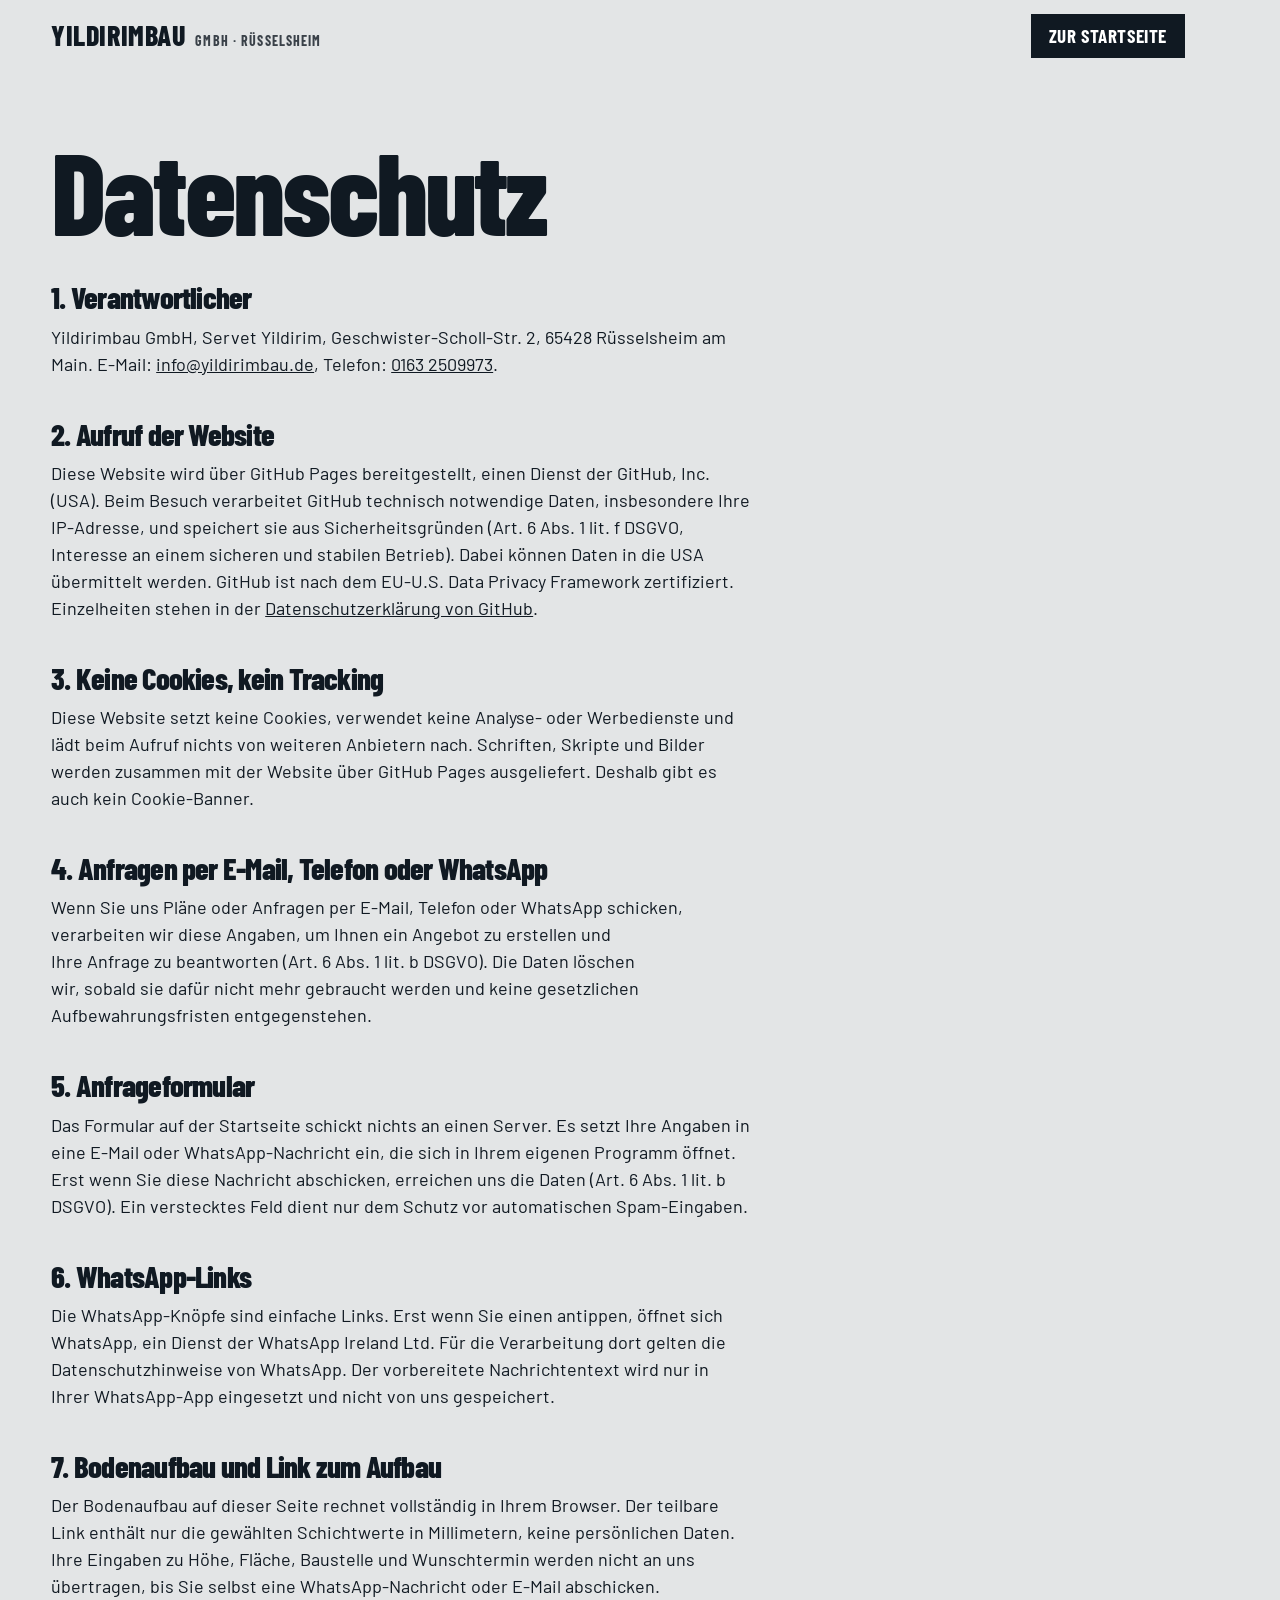
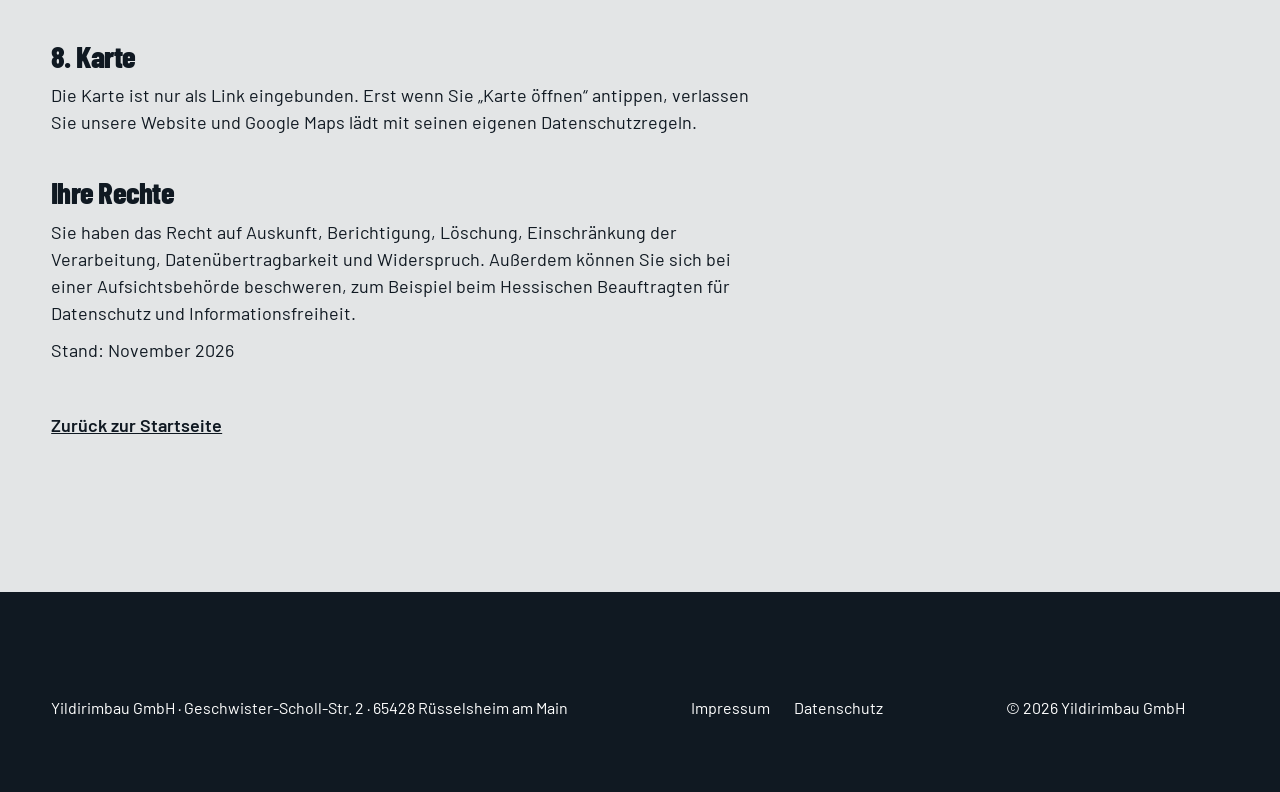
==== datenschutz.html @ 51aabd14 "Website Yildirimbau GmbH" ====
<!doctype html>
<html lang="de" class="no-js">
<head>
<meta charset="utf-8">
<meta name="viewport" content="width=device-width, initial-scale=1, viewport-fit=cover">
<title>Datenschutz · Yildirimbau GmbH</title>
<meta name="description" content="Datenschutzhinweise der Yildirimbau GmbH, Rüsselsheim am Main.">
<link rel="canonical" href="https://yildirimbau.de/datenschutz.html">
<meta name="robots" content="noindex, follow">
<meta name="theme-color" content="#E3E5E6">
<link rel="icon" href="/favicon.svg" type="image/svg+xml">
<link rel="icon" href="/favicon.png" type="image/png" sizes="48x48">
<link rel="apple-touch-icon" href="/apple-touch-icon.png">
  <script type="module" crossorigin src="/assets/sections-P2Xu9kJm.js"></script>
  <script type="module" crossorigin src="/assets/recht-NIl3ok5N.js"></script>
  <link rel="stylesheet" crossorigin href="/assets/style-DOrQRk91.css">
</head>
<body>
<header class="kopf fest" id="kopf">
  <a class="marke" href="/"><b>YILDIRIMBAU</b><small>GMBH · RÜSSELSHEIM</small></a>
  <nav class="nav" aria-label="Hauptnavigation" style="display:flex">
    <a href="/#kontakt" class="btn">Zur Startseite</a>
  </nav>
</header>
<main class="recht">
  <div class="wrap" style="padding-right:var(--rand)">
    <h1>Datenschutz</h1>
    <h2>1. Verantwortlicher</h2>
    <p>Yildirimbau GmbH, Servet Yildirim, Geschwister-Scholl-Str. 2, 65428 Rüsselsheim am Main. E-Mail: <a href="mailto:info@yildirimbau.de">info@yildirimbau.de</a>, Telefon: <a href="tel:+491632509973">0163 2509973</a>.</p>
    <h2>2. Aufruf der Website</h2>
    <p>Diese Website wird über GitHub Pages bereitgestellt, einen Dienst der GitHub, Inc. (USA). Beim Besuch verarbeitet GitHub technisch notwendige Daten, insbesondere Ihre IP-Adresse, und speichert sie aus Sicherheitsgründen (Art. 6 Abs. 1 lit. f DSGVO, Interesse an einem sicheren und stabilen Betrieb). Dabei können Daten in die USA übermittelt werden. GitHub ist nach dem EU-U.S. Data Privacy Framework zertifiziert. Einzelheiten stehen in der <a href="https://docs.github.com/de/site-policy/privacy-policies/github-general-privacy-statement" rel="noopener">Datenschutzerklärung von GitHub</a>.</p>
    <h2>3. Keine Cookies, kein Tracking</h2>
    <p>Diese Website setzt keine Cookies, verwendet keine Analyse- oder Werbedienste und lädt beim Aufruf nichts von weiteren Anbietern nach. Schriften, Skripte und Bilder werden zusammen mit der Website über GitHub Pages ausgeliefert. Deshalb gibt es auch kein Cookie-Banner.</p>
    <h2>4. Anfragen per E-Mail, Telefon oder WhatsApp</h2>
    <p>Wenn Sie uns Pläne oder Anfragen per E-Mail, Telefon oder WhatsApp schicken, verarbeiten wir diese Angaben, um Ihnen ein Angebot zu erstellen und Ihre Anfrage zu beantworten (Art. 6 Abs. 1 lit. b DSGVO). Die Daten löschen wir, sobald sie dafür nicht mehr gebraucht werden und keine gesetzlichen Aufbewahrungsfristen entgegenstehen.</p>
    <h2>5. Anfrageformular</h2>
    <p>Das Formular auf der Startseite schickt nichts an einen Server. Es setzt Ihre Angaben in eine E-Mail oder WhatsApp-Nachricht ein, die sich in Ihrem eigenen Programm öffnet. Erst wenn Sie diese Nachricht abschicken, erreichen uns die Daten (Art. 6 Abs. 1 lit. b DSGVO). Ein verstecktes Feld dient nur dem Schutz vor automatischen Spam-Eingaben.</p>
    <h2>6. WhatsApp-Links</h2>
    <p>Die WhatsApp-Knöpfe sind einfache Links. Erst wenn Sie einen antippen, öffnet sich WhatsApp, ein Dienst der WhatsApp Ireland Ltd. Für die Verarbeitung dort gelten die Datenschutzhinweise von WhatsApp. Der vorbereitete Nachrichtentext wird nur in Ihrer WhatsApp-App eingesetzt und nicht von uns gespeichert.</p>
    <h2>7. Bodenaufbau und Link zum Aufbau</h2>
    <p>Der Bodenaufbau auf dieser Seite rechnet vollständig in Ihrem Browser. Der teilbare Link enthält nur die gewählten Schichtwerte in Millimetern, keine persönlichen Daten. Ihre Eingaben zu Höhe, Fläche, Baustelle und Wunschtermin werden nicht an uns übertragen, bis Sie selbst eine WhatsApp-Nachricht oder E-Mail abschicken.</p>
    <h2>8. Karte</h2>
    <p>Die Karte ist nur als Link eingebunden. Erst wenn Sie „Karte öffnen“ antippen, verlassen Sie unsere Website und Google Maps lädt mit seinen eigenen Datenschutzregeln.</p>
    
    <h2>Ihre Rechte</h2>
    <p>Sie haben das Recht auf Auskunft, Berichtigung, Löschung, Einschränkung der Verarbeitung, Datenübertragbarkeit und Widerspruch. Außerdem können Sie sich bei einer Aufsichtsbehörde beschweren, zum Beispiel beim Hessischen Beauftragten für Datenschutz und Informationsfreiheit.</p>
    <p>Stand: November 2026</p>
    <a class="zurueck" href="/">Zurück zur Startseite</a>
  </div>
</main>
<footer class="fuss">
  <div class="wrap">
    <div class="zeile2">
      <span>Yildirimbau GmbH · Geschwister-Scholl-Str. 2 · 65428 Rüsselsheim am Main</span>
      <nav aria-label="Rechtliches"><a href="/impressum.html">Impressum</a><a href="/datenschutz.html">Datenschutz</a></nav>
      <span>© <span id="jahr">2026</span> Yildirimbau GmbH</span>
    </div>
  </div>
</footer>
</body>
</html>
---- assets/style-DOrQRk91.css ----
@font-face{font-family:Barlow Condensed;font-style:normal;font-weight:700;font-display:swap;src:url(/fonts/barlow-condensed-700.woff2)format("woff2")}@font-face{font-family:Barlow Condensed;font-style:normal;font-weight:800;font-display:swap;src:url(/fonts/barlow-condensed-800.woff2)format("woff2")}@font-face{font-family:Barlow;font-style:normal;font-weight:400;font-display:swap;src:url(/fonts/barlow-400.woff2)format("woff2")}@font-face{font-family:Barlow;font-style:normal;font-weight:500;font-display:swap;src:url(/fonts/barlow-500.woff2)format("woff2")}@font-face{font-family:Barlow;font-style:normal;font-weight:600;font-display:swap;src:url(/fonts/barlow-600.woff2)format("woff2")}@font-face{font-family:DM Mono;font-style:normal;font-weight:400;font-display:swap;src:url(/fonts/dm-mono-400.woff2)format("woff2")}@font-face{font-family:DM Mono;font-style:normal;font-weight:500;font-display:swap;src:url(/fonts/dm-mono-500.woff2)format("woff2")}:root{--beton:#e3e5e6;--flaeche:#f3f4f4;--koernung:#cdd1d4;--tinte:#101922;--stahl:#2e4a66;--stahl-dunkel:#22384d;--laser:#e5392b;--nass:#5a6168;--nass-dunkel:#3e444a;--display:"Barlow Condensed","Arial Narrow",Arial,sans-serif;--text:"Barlow","Segoe UI",Roboto,Helvetica,Arial,sans-serif;--mono:"DM Mono",Consolas,"Courier New",monospace;--t-display:clamp(60px,13.5vw,200px);--t-h2:clamp(48px,8vw,124px);--t-lead:clamp(19px,1.1vw + 13px,27px);--t-body:18px;--t-mono:14px;--rand:clamp(16px,4vw,56px);--messer:44px;--laser-y:70%;--abstand:clamp(88px,12vw,200px);--ease-ui:cubic-bezier(.23,1,.32,1);--ease-move:cubic-bezier(.77,0,.175,1)}@media (max-width:767px){:root{--t-body:17px;--messer:26px}}*,:before,:after{box-sizing:border-box}html{-webkit-text-size-adjust:100%;scroll-behavior:auto;background:var(--tinte)}html.lenis,html.lenis body{height:auto}.lenis.lenis-smooth{scroll-behavior:auto!important}.lenis.lenis-stopped{overflow:hidden}body{font-family:var(--text);font-size:var(--t-body);color:var(--tinte);background:var(--beton);-webkit-font-smoothing:antialiased;margin:0;line-height:1.5;overflow-x:clip}::selection{background:var(--stahl);color:#fff}img,svg,canvas,video{max-width:100%;display:block}a{color:inherit}button,input,select{font:inherit;color:inherit}h1,h2,h3,h4,p,ul,ol,figure,blockquote,fieldset{margin:0;padding:0}ul,ol{list-style:none}fieldset{border:0;min-width:0}legend{padding:0}:focus{outline:none}:focus-visible{outline:3px solid var(--laser);outline-offset:3px}.vis-hidden{clip:rect(0 0 0 0);white-space:nowrap;width:1px;height:1px;overflow:hidden;position:absolute!important}h1,h2{font-family:var(--display);letter-spacing:-.025em;text-wrap:balance;font-weight:800;line-height:.88}h1{font-size:var(--t-display)}h2{font-size:var(--t-h2)}h3{font-family:var(--display);letter-spacing:-.01em;font-size:clamp(28px,2.4vw,38px);font-weight:700;line-height:.95}.lead{font-size:var(--t-lead);text-wrap:pretty;max-width:34em;font-weight:500;line-height:1.35}p{text-wrap:pretty;max-width:62ch}.mass{font-family:var(--mono);font-variant-numeric:tabular-nums}.band{padding:var(--abstand) 0}.wrap{width:100%;padding-left:var(--rand);padding-right:calc(var(--rand) + var(--messer))}.btn{background:var(--stahl);color:#fff;min-height:56px;font-family:var(--display);letter-spacing:.01em;text-transform:uppercase;cursor:pointer;transition:transform .12s var(--ease-ui),background-color .2s ease,color .2s ease;border:0;justify-content:center;align-items:center;gap:10px;padding:0 28px;font-size:22px;font-weight:700;text-decoration:none;display:inline-flex}.btn:hover{background:var(--stahl-dunkel)}.btn:active{transform:scale(.97)}.btn.hell{background:var(--flaeche);color:var(--tinte)}.btn.hell:hover{background:#fff}.btn.linie{color:currentColor;background:0 0;box-shadow:inset 0 0 0 2px}.btn.linie:hover{background:#ffffff14}.btn.gross{min-height:88px;padding:0 40px;font-size:clamp(28px,3vw,44px)}.btn[aria-disabled=true]{opacity:.5;cursor:not-allowed}.kopf{z-index:40;height:72px;padding-left:var(--rand);padding-right:calc(var(--rand) + var(--messer));color:#fff;justify-content:space-between;align-items:center;transition:background-color .25s,color .25s;display:flex;position:fixed;top:0;bottom:auto;left:0;right:0}.kopf.fest{background:var(--beton);color:var(--tinte)}.marke{align-items:baseline;gap:10px;text-decoration:none;display:flex}.marke b{font-family:var(--display);letter-spacing:.02em;font-size:28px;font-weight:800;line-height:1}.marke small{font-family:var(--display);letter-spacing:.08em;opacity:.8;font-size:14px;font-weight:700}.nav{align-items:center;gap:28px;display:flex}.nav a{font-family:var(--display);text-transform:uppercase;letter-spacing:.03em;opacity:.92;font-size:20px;font-weight:700;text-decoration:none}.nav a:hover{opacity:1;text-underline-offset:6px;text-decoration:underline;text-decoration-thickness:2px}.nav .btn{opacity:1;min-height:44px;padding:0 18px;font-size:19px}.kopf.fest .nav .btn{background:var(--tinte);color:#fff}.kopf:not(.fest) .nav .btn{background:var(--flaeche);color:var(--tinte)}.burger{cursor:pointer;background:0 0;border:0;width:48px;height:48px;padding:0;display:none;position:relative}.burger span{height:3px;transition:transform .2s var(--ease-ui);background:currentColor;position:absolute;left:12px;right:12px}.burger span:first-child{top:17px}.burger span:last-child{bottom:17px}.menue-offen .burger span:first-child{transform:translateY(5.5px)rotate(45deg)}.menue-offen .burger span:last-child{transform:translateY(-5.5px)rotate(-45deg)}.menue{z-index:35;background:var(--tinte);color:#fff;padding:110px var(--rand) 40px;transition:transform .3s var(--ease-move);flex-direction:column;gap:6px;display:flex;position:fixed;top:0;bottom:0;left:0;right:0;transform:translateY(-100%)}.menue-offen .menue{transform:none}.menue a{font-family:var(--display);text-transform:uppercase;font-size:clamp(40px,10vw,64px);font-weight:800;line-height:1;text-decoration:none}.menue .adresse{opacity:.75;margin-top:auto;font-size:16px}.menue-offen .kopf{background:var(--tinte);color:#fff}.menue-offen .kopf .nav .btn{background:var(--flaeche);color:var(--tinte)}@media (max-width:1023px){.nav{display:none}.burger{display:block}}.messer{z-index:30;width:var(--messer);background:var(--tinte);color:#fff;pointer-events:none;font-family:var(--mono);position:fixed;top:0;bottom:0;right:0}.messer-clip{position:absolute;top:0;bottom:0;left:0;right:0;overflow:hidden}.messer-band{left:0;right:0;top:var(--laser-y);will-change:transform;position:absolute}.messer-band i{background:#ffffff8c;height:1px;position:absolute;left:0}.messer-band i.k{width:8px}.messer-band i.m{width:14px}.messer-band i.g{background:#fff;width:22px}.messer-band b{color:#fff;text-align:right;width:100%;padding-left:4px;padding-right:4px;font-size:11px;font-weight:400;line-height:1;position:absolute;left:0;transform:translateY(-50%)}.messer-zeiger{left:0;right:0;top:var(--laser-y);background:var(--laser);height:2px;position:absolute}.messer-zeiger span i{margin-left:4px;font-style:normal}.messer-zeiger span{background:var(--tinte);color:#fff;box-shadow:inset 0 -2px 0 var(--laser);white-space:nowrap;padding:5px 7px;font-size:12px;font-weight:500;line-height:1;position:absolute;top:50%;right:100%;transform:translateY(-50%)}.messer-ok{text-align:center;opacity:.7;writing-mode:vertical-rl;height:auto;font-size:10px;line-height:1.2;position:absolute;top:12px;left:0;right:0;transform:rotate(180deg)}@media (max-width:767px){.messer-band i.k{width:5px}.messer-band i.m{width:9px}.messer-band i.g{width:14px}.messer-band b{font-size:9px}.messer-zeiger span{padding:3px;font-size:9px;top:auto;bottom:3px;right:0;transform:none}.messer-zeiger span i{display:none}}.laser{left:0;right:0;top:var(--laser-y);background:var(--laser);pointer-events:none;z-index:3;height:2px;position:absolute}.scene{height:calc(var(--hold,1) * 100vh);height:calc(var(--hold,1) * 100svh);position:relative}.scene .stage{height:100vh;height:100svh;position:sticky;top:0;overflow:hidden}.no-js .scene{height:auto}.no-js .scene .stage{height:auto;min-height:0;position:relative}.no-js .hero .stage,.reduziert .hero .stage{min-height:100vh;min-height:100svh}.reduziert .scene{height:auto}.reduziert .scene .stage{height:auto;min-height:0;position:relative}.js .auftritt{opacity:0;transform:translateY(24px)}.js .auftritt.da{opacity:1;transition:opacity .7s var(--ease-ui),transform .7s var(--ease-ui);transform:none}.js .auftritt.da:nth-child(2){transition-delay:80ms}.js .auftritt.da:nth-child(3){transition-delay:.16s}.js .auftritt.da:nth-child(4){transition-delay:.24s}.js .zeile{overflow:hidden}.js .zeile>span{display:block;transform:translateY(110%)}.js .da .zeile>span{transition:transform .9s var(--ease-ui);transform:none}.js .da .zeile:nth-child(2)>span{transition-delay:90ms}.js .da .zeile:nth-child(3)>span{transition-delay:.18s}.reduziert .auftritt,.reduziert .zeile>span{opacity:1!important;transition:none!important;transform:none!important}.fuss{background:var(--tinte);color:#fff;padding:72px 0 120px}.fuss .name{font-family:var(--display);letter-spacing:-.02em;text-transform:uppercase;word-break:break-word;font-size:clamp(56px,13vw,220px);font-weight:800;line-height:.85}.fuss .zeile2{flex-wrap:wrap;justify-content:space-between;gap:16px 40px;margin-top:32px;font-size:16px;display:flex}.fuss nav{gap:24px;display:flex}.fuss a{text-decoration:none}.fuss a:hover{text-underline-offset:4px;text-decoration:underline}@media (min-width:1024px){.fuss{padding-bottom:72px}}.dock{left:0;right:var(--messer);z-index:38;background:var(--tinte);color:#fff;padding-bottom:env(safe-area-inset-bottom);grid-template-columns:1fr 1fr 1.3fr;display:grid;position:fixed;bottom:0}.dock a{min-height:60px;font-family:var(--display);text-transform:uppercase;letter-spacing:.02em;justify-content:center;align-items:center;gap:8px;font-size:19px;font-weight:700;text-decoration:none;display:flex}.dock a svg{width:22px;height:22px}.dock a.heiss{background:var(--laser)}.dock a:active{transform:scale(.97)}@media (min-width:1024px){.dock{display:none}}.hinweis{max-width:46ch;font-size:16px;line-height:1.45}@media (prefers-reduced-motion:reduce){*,:before,:after{transition-duration:.001ms!important;animation-duration:.001ms!important;animation-iteration-count:1!important}}:root{--m-estrich:url("data:image/svg+xml,%3Csvg xmlns='http://www.w3.org/2000/svg' width='160' height='160'%3E%3Cfilter id='n'%3E%3CfeTurbulence type='fractalNoise' baseFrequency='.9' numOctaves='3' stitchTiles='stitch'/%3E%3CfeColorMatrix values='0 0 0 0 .1 0 0 0 0 .1 0 0 0 0 .12 0 0 0 .16 0'/%3E%3C/filter%3E%3Crect width='160' height='160' filter='url(%23n)'/%3E%3C/svg%3E");--m-eps:url("data:image/svg+xml,%3Csvg xmlns='http://www.w3.org/2000/svg' width='44' height='44'%3E%3Cg fill='none' stroke='%23101922' stroke-opacity='.11' stroke-width='1.2'%3E%3Ccircle cx='11' cy='11' r='8'/%3E%3Ccircle cx='33' cy='11' r='7'/%3E%3Ccircle cx='22' cy='30' r='8.5'/%3E%3Ccircle cx='0' cy='33' r='6'/%3E%3Ccircle cx='44' cy='33' r='6'/%3E%3C/g%3E%3C/svg%3E");--m-beton:url("data:image/svg+xml,%3Csvg xmlns='http://www.w3.org/2000/svg' width='220' height='220'%3E%3Cfilter id='n'%3E%3CfeTurbulence type='fractalNoise' baseFrequency='.35' numOctaves='4' stitchTiles='stitch'/%3E%3CfeColorMatrix values='0 0 0 0 .06 0 0 0 0 .08 0 0 0 0 .1 0 0 0 .22 0'/%3E%3C/filter%3E%3Crect width='220' height='220' filter='url(%23n)'/%3E%3C/svg%3E");--m-schraffur:url("data:image/svg+xml,%3Csvg xmlns='http://www.w3.org/2000/svg' width='14' height='14'%3E%3Cpath d='M-2 16L16-2M-2 2L2-2M12 16l4-4' stroke='%23101922' stroke-opacity='.45' stroke-width='1.3'/%3E%3C/svg%3E")}.skip{left:var(--rand);z-index:50;background:var(--tinte);color:#fff;padding:12px 16px;font-weight:600;text-decoration:none;position:absolute;top:-60px}.skip:focus-visible{top:12px}.hero{--hold:1}.hero .stage{background:var(--nass-dunkel);color:var(--flaeche)}.hero-canvas{width:100%;height:100%;position:absolute;top:0;bottom:0;left:0;right:0}.hero-still{background:var(--nass);background-image:var(--m-beton),var(--m-estrich);display:none;position:absolute;top:0;bottom:0;left:0;right:0}.no-js .hero-still,.reduziert .hero-still,.hero.ohne-webgl .hero-still{display:block}.no-js .hero-canvas,.reduziert .hero-canvas{display:none}.hero-text{z-index:4;pointer-events:none;padding-top:clamp(96px,14vh,150px);position:absolute;top:0;left:0;right:0}.hero-text .btn,.hero-text a{pointer-events:auto}.hero h1{text-transform:none;max-width:9em}.hero .lead{max-width:30em;margin-top:clamp(20px,3vh,36px)}.hero .cta{flex-wrap:wrap;gap:12px;margin-top:clamp(20px,3vh,32px);display:flex}.hero-tipp{left:var(--rand);z-index:4;font-family:var(--mono);font-size:var(--t-mono);opacity:.85;pointer-events:none;margin:0;transition:opacity .4s;position:absolute;bottom:clamp(20px,4vh,40px)}.hero-tipp.weg{opacity:0}.no-js .hero-tipp,.reduziert .hero-tipp,.no-js #heroAbziehen,.reduziert #heroAbziehen{display:none}.latte{z-index:2;width:var(--latte-l,46vw);height:26px;margin:-13px 0 0 calc(var(--latte-l,46vw) / -2);transform:translate(var(--x,50vw),var(--y,80vh)) rotate(var(--rot,0deg));opacity:0;pointer-events:none;will-change:transform;position:absolute;top:0;left:0}.latte.da{opacity:1}.latte i{background:linear-gradient(#f2f3f3 0%,#c9cdd0 35%,#9aa0a5 36%,#dfe2e4 70%,#aeb3b7 100%);position:absolute;top:0;bottom:0;left:0;right:0;box-shadow:0 10px 18px #00000059}.latte i:before{content:"";background:#10192259;height:2px;position:absolute;top:9px;left:0;right:0}.latte i:after{content:"";background:#10192240;height:3px;position:absolute;bottom:3px;left:12px;right:12px}.hero.ohne-webgl .latte,.hero.ohne-webgl .hero-canvas{display:none}.leistungen{background:var(--beton);background-image:var(--m-estrich)}.leistungen .kopfzeile{grid-template-columns:1fr;align-items:end;gap:24px;margin-bottom:clamp(40px,6vw,88px);display:grid}@media (min-width:1024px){.leistungen .kopfzeile{grid-template-columns:1.1fr .9fr;gap:64px}}.schnitt{grid-template-columns:clamp(40px,6vw,88px) minmax(0,1fr) clamp(70px,9vw,140px);align-items:stretch;margin-top:48px;display:grid}.schnitt .wand{background:var(--koernung);background-image:var(--m-schraffur);position:relative}.schnitt .wand .rand{background:var(--stahl);width:10px;position:absolute;top:-12px;bottom:0;right:0}.schnitt .wand .rand-name{white-space:nowrap;font-family:var(--display);text-transform:uppercase;letter-spacing:.04em;color:var(--stahl);margin-bottom:22px;font-size:clamp(15px,1.3vw,20px);font-weight:700;position:absolute;bottom:100%;left:0}.schnitt .wand .rand-name:after{content:"";background:var(--stahl);width:2px;height:22px;position:absolute;top:100%;left:auto;right:-6px}@media (max-width:899px){.schnitt .wand .rand-name{letter-spacing:.02em;font-size:14px}}.lagen{flex-direction:column;display:flex}.lage{grid-template-columns:minmax(0,1fr);align-content:center;gap:10px 48px;padding:clamp(22px,3vw,44px) clamp(18px,3vw,48px);display:grid;position:relative}@media (min-width:900px){.lage{grid-template-columns:minmax(0,.9fr) minmax(0,1.1fr)}}.lage h3{align-self:start}.lage p{font-size:var(--t-body);max-width:52ch}.lage.estrich{background:var(--flaeche);background-image:var(--m-estrich);min-height:clamp(160px,22vw,300px)}.lage.tacker{background:#dadde0;min-height:clamp(120px,14vw,190px);overflow:visible}.lage.tacker:before{content:"";pointer-events:none;background:radial-gradient(circle at 18px 26px,var(--laser) 0 7px,transparent 8px), radial-gradient(circle at 18px 26px,transparent 0 10px,#9aa0a5 11px,transparent 12px);background-repeat:repeat-x;background-size:120px 26px;height:26px;position:absolute;bottom:0;left:0;right:0}.lage.daemmung{background:var(--flaeche);background-image:var(--m-eps);min-height:clamp(130px,16vw,220px)}.lage.rohdecke{background:#9aa1a7;background-image:var(--m-beton);color:#fff;min-height:clamp(90px,10vw,130px)}.lage.rohdecke p{color:#fff}.lage .masz{white-space:nowrap;font-family:var(--mono);color:var(--tinte);align-items:center;gap:8px;margin-left:clamp(22px,2.6vw,40px);font-size:clamp(13px,1.2vw,18px);font-weight:500;display:flex;position:absolute;top:50%;left:100%;transform:translateY(-50%)}.lage .masz:before{content:"";background:var(--tinte);width:10px;height:2px}.lage.estrich:after,.lage.tacker:after,.lage.daemmung:after{content:"";background:var(--tinte);transform-origin:top;width:2px;margin-left:clamp(12px,1.4vw,22px);position:absolute;top:0;bottom:0;left:100%;transform:scaleY(0)}.da.schnitt .lage:after,.no-js .lage:after,.reduziert .lage:after{transition:transform 1s var(--ease-move);transform:none}.da.schnitt .lage.tacker:after{transition-delay:.3s}.da.schnitt .lage.daemmung:after{transition-delay:.5s}.lage.estrich .masz:after,.lage.daemmung .masz.summe:after{content:none}.lage .masz.summe{font-size:clamp(14px,1.4vw,21px);top:100%;transform:translateY(8px)}.lage .masz.summe:before{content:"";background:var(--tinte);width:16px;height:2px}@media (max-width:899px){.lage .masz{margin-left:16px;font-size:12px}.lage .masz.summe{font-size:13px}.lage.estrich:after,.lage.tacker:after,.lage.daemmung:after{margin-left:8px}}.kette{position:relative}.aufmass-hinweis{grid-template-columns:1fr;align-items:end;gap:16px 48px;margin-top:clamp(72px,8vw,120px);display:grid}@media (min-width:900px){.aufmass-hinweis{grid-template-columns:1fr 1fr}}.aufmass-hinweis h3{font-size:clamp(34px,4vw,64px)}.aufmass-hinweis p{font-size:var(--t-lead);font-weight:500;line-height:1.35}.weitere{margin-top:clamp(48px,6vw,96px)}.weitere h3{margin-bottom:16px}.weitere ul{font-size:var(--t-lead);flex-wrap:wrap;gap:8px 28px;font-weight:500;display:flex}.waerme{background:var(--stahl);color:#fff}.waerme-grid{grid-template-columns:1fr;gap:40px;display:grid}@media (min-width:1024px){.waerme-grid{grid-template-columns:minmax(0,.8fr) minmax(0,1.2fr);align-items:start;gap:64px}}.waerme-text .lead{margin-top:28px}.waerme-text p+p{margin-top:16px}.waerme-bild{aspect-ratio:4/3;background:var(--koernung);touch-action:pan-y;position:relative;overflow:hidden}@media (min-width:1024px){.waerme-bild{aspect-ratio:16/11}}.waerme-bild canvas{cursor:none;width:100%;height:100%;position:absolute;top:0;bottom:0;left:0;right:0}.waerme-still{width:100%;height:100%;display:none;position:absolute;top:0;bottom:0;left:0;right:0}.no-js .waerme-still,.reduziert .waerme-still{display:block}.no-js .waerme-bild canvas,.reduziert .waerme-bild canvas,.no-js .schalter,.reduziert .schalter{display:none}.schalter{cursor:pointer;font-family:var(--display);text-transform:uppercase;letter-spacing:.02em;-webkit-user-select:none;user-select:none;align-items:center;gap:14px;margin-top:32px;font-size:24px;font-weight:700;display:inline-flex}.schalter input{opacity:0;width:1px;height:1px;position:absolute}.schalter .knopf{background:#ffffff38;flex:none;width:64px;height:34px;transition:background-color .2s;position:relative}.schalter .knopf:after{content:"";width:26px;height:26px;transition:transform .2s var(--ease-ui);background:#fff;position:absolute;top:4px;left:4px}.schalter input:checked+.knopf{background:var(--laser)}.schalter input:checked+.knopf:after{transform:translate(30px)}.schalter input:focus-visible+.knopf{outline-offset:3px;outline:3px solid #fff}.waerme-legende{font-family:var(--mono);font-size:var(--t-mono);opacity:.9;align-items:center;gap:12px;margin-top:18px;display:flex}.waerme-legende i{background:linear-gradient(90deg,var(--stahl),var(--laser));width:120px;height:10px}.aufbau{background:var(--flaeche);background-image:var(--m-eps)}.aufbau h2{margin-bottom:clamp(32px,4vw,56px)}.k-grid{grid-template-columns:1fr;gap:32px;display:grid}@media (min-width:1024px){.k-grid{grid-template-columns:minmax(0,1.15fr) minmax(0,.85fr);align-items:start;gap:56px}}.k-view{background:var(--beton);aspect-ratio:4/3;touch-action:pan-y;position:relative;overflow:hidden}@media (min-width:1024px){.k-view{aspect-ratio:5/4;position:sticky;top:88px}}.k-view canvas{cursor:grab;width:100%;height:100%;display:none;position:absolute;top:0;bottom:0;left:0;right:0}.k-view.dreid canvas{display:block}.k-view canvas:active{cursor:grabbing}.k-labels{pointer-events:none;display:none;position:absolute;top:0;bottom:0;left:0;right:0}.k-view.dreid .k-labels{display:block}.k-label{background:var(--tinte);color:#fff;font-family:var(--mono);white-space:nowrap;will-change:transform;padding:6px 8px;font-size:13px;line-height:1.2;position:absolute;top:0;left:0;transform:translate(-100%,-50%)}.k-label b{font-family:var(--text);font-size:13px;font-weight:600;display:block}.k-leaders{pointer-events:none;width:100%;height:100%;position:absolute;top:0;bottom:0;left:0;right:0;overflow:visible}.k-leaders line{stroke:var(--tinte);stroke-width:1.5px}.k-leaders circle{fill:var(--tinte)}@media (max-width:767px){.k-label{padding:4px 6px;font-size:11px}.k-label b{font-size:11px}}.k-svg{width:100%;height:100%;position:absolute;top:0;bottom:0;left:0;right:0}.k-view.dreid .k-svg{display:none}.k-svg text{font-family:var(--mono);fill:var(--tinte);font-size:15px}.k-svg .name{font-family:var(--text);font-size:15px;font-weight:600}.k-svg .mass{font-size:15px;font-weight:500}.k-stand{font-family:var(--mono);color:var(--tinte);opacity:.8;margin:0;font-size:12px;position:absolute;bottom:12px;left:14px}.k-form{flex-direction:column;gap:24px;display:flex}.k-feld legend{font-family:var(--display);text-transform:uppercase;letter-spacing:.02em;margin-bottom:10px;font-size:22px;font-weight:700}.seg{flex-wrap:wrap;gap:6px;display:flex}.seg button{cursor:pointer;background:var(--beton);min-height:52px;color:var(--tinte);transition:transform .12s var(--ease-ui),background-color .15s ease,color .15s ease;border:0;padding:0 18px;font-size:17px;font-weight:600}.seg button:hover{background:var(--koernung)}.seg button:active{transform:scale(.97)}.seg button[aria-checked=true]{background:var(--tinte);color:#fff}.seg button[aria-disabled=true]{opacity:.38;cursor:not-allowed}.seg button small{font-size:12px;font-weight:400;line-height:1.1;display:block}.k-vor{flex-wrap:wrap;align-items:center;gap:6px;display:flex}.k-vor span{width:100%;font-family:var(--display);text-transform:uppercase;letter-spacing:.02em;margin-bottom:4px;font-size:22px;font-weight:700}.k-vor button{min-height:44px;box-shadow:inset 0 0 0 2px var(--tinte);cursor:pointer;transition:transform .12s var(--ease-ui),background-color .15s ease,color .15s ease;background:0 0;border:0;padding:0 14px;font-size:15px;font-weight:600}.k-vor button:hover,.k-vor button[aria-pressed=true]{background:var(--tinte);color:#fff}.k-vor button:active{transform:scale(.97)}.k-gesamt{flex-wrap:wrap;align-items:baseline;gap:16px;margin-top:8px;display:flex}.k-gesamt .mass{letter-spacing:-.03em;font-size:clamp(72px,9vw,132px);font-weight:500;line-height:.9}.k-gesamt span:last-child{font-family:var(--display);text-transform:uppercase;letter-spacing:.02em;max-width:9em;font-size:22px;font-weight:700;line-height:1}.k-hinweis{min-height:1.5em;color:var(--stahl);max-width:40ch;font-weight:600}.k-hinweis:empty{display:none}.k-richtwert{max-width:46ch;font-size:16px}.k-check{background:var(--beton);padding:20px}.k-check h3{margin-bottom:12px;font-size:24px}.k-check .felder{grid-template-columns:1fr 1fr;gap:10px;display:grid}.k-check label{flex-direction:column;gap:6px;font-size:15px;font-weight:500;display:flex}.k-check input{min-height:48px;font-family:var(--mono);background:#fff;border:0;width:100%;padding:0 12px;font-size:18px}.k-check input:focus-visible{outline:3px solid var(--laser);outline-offset:0}.k-check output{font-family:var(--display);min-height:1em;margin-top:12px;font-size:clamp(30px,3vw,44px);font-weight:800;line-height:1;display:block}.k-check output.fehlt{color:var(--laser)}.k-aktion{flex-wrap:wrap;gap:8px;display:flex}.k-aktion .btn{min-height:52px;padding:0 20px;font-size:19px}.k-aktion .btn.linie{color:var(--tinte)}.k-aktion .btn.linie:hover{background:#1019220f}.k-aktion .btn.linie[aria-pressed=true]{background:var(--tinte);color:#fff}.k-anfrage{background:var(--tinte);color:#fff;flex-direction:column;gap:14px;padding:24px;display:flex}.k-anfrage[hidden]{display:none}.k-anfrage h3{font-size:28px}.k-anfrage .felder{grid-template-columns:1fr;gap:10px;display:grid}@media (min-width:600px){.k-anfrage .felder{grid-template-columns:1fr 1fr 1fr}}.k-anfrage label{flex-direction:column;gap:6px;font-size:15px;font-weight:500;display:flex}.k-anfrage input{min-height:48px;color:var(--tinte);background:#fff;border:0;width:100%;padding:0 12px;font-size:17px}.k-anfrage .wege{flex-wrap:wrap;gap:8px;display:flex}.k-anfrage pre{font-family:var(--mono);white-space:pre-wrap;opacity:.85;max-width:60ch;margin:0;font-size:13px;line-height:1.4}.no-js .k-aktion,.no-js .k-vor,.no-js .k-check,.no-js .k-anfrage{display:none}.no-js .seg button{pointer-events:none}.k-kopie{font-family:var(--mono);min-height:1.2em;font-size:13px}.aufmass{--hold:2.6}.aufmass .stage{background:var(--tinte);color:#fff}.aufmass-grid{z-index:4;grid-template-columns:1fr;align-content:start;gap:20px 56px;height:100%;padding-top:clamp(88px,12vh,120px);display:grid;position:relative}@media (min-width:1024px){.aufmass-grid{grid-template-rows:auto 1fr;grid-template-columns:minmax(0,.9fr) minmax(0,1.1fr);align-items:start}}.scene h2{font-size:clamp(44px,6.6vw,104px)}.aufmass-text{grid-column:1}.aufmass-text .lead{margin-top:20px}.aufmass-text .beispiel{font-family:var(--mono);font-size:var(--t-mono);opacity:.85;margin-top:14px}.aufmass-summe{align-items:baseline;gap:12px;margin-top:clamp(12px,2vh,28px);display:flex}.aufmass-summe .mass{letter-spacing:-.03em;font-size:clamp(64px,9vw,132px);font-weight:500;line-height:.9}.aufmass-summe span:last-child{font-family:var(--display);font-size:26px;font-weight:700}.aufmass-plan{grid-column:1;position:relative}@media (min-width:1024px){.aufmass-plan{grid-area:1/2/span 2;align-self:center}}.aufmass-plan svg{width:100%;height:auto;max-height:78vh}.aufmass-plan .raum{fill:var(--koernung);transform-origin:var(--ox) var(--oy);transition:none;transform:scaleY(0)}.aufmass-plan .raum.voll,.no-js .aufmass-plan .raum,.reduziert .aufmass-plan .raum{transform:none}.aufmass-plan .mauer{fill:#fff}.aufmass-plan .tuer{stroke:#fff;stroke-width:3px;fill:none}.aufmass-plan text{font-family:var(--text);fill:var(--tinte);font-size:30px;font-weight:600}.aufmass-plan text.m2{font-family:var(--mono);font-size:34px;font-weight:500}.aufmass-plan text.mass-aussen{font-family:var(--mono);fill:#fff;opacity:.85;font-size:24px}.aufmass-plan .masslinie{stroke:#fff;stroke-width:1.5px;opacity:.6}.aufmass-liste{grid-column:1;grid-template-columns:1fr auto;align-self:end;gap:4px 24px;max-width:36em;font-size:16px;display:grid}.aufmass-liste li{display:contents}.aufmass-liste li span{opacity:0;transition:opacity .35s var(--ease-ui),transform .35s var(--ease-ui);transform:translate(-8px)}.aufmass-liste li.da span,.no-js .aufmass-liste li span,.reduziert .aufmass-liste li span{opacity:1;transform:none}.aufmass-liste .mass{text-align:right;font-weight:500}.aufmass-liste li.summe span{padding-top:8px;font-weight:600}.aufmass-liste li.rand span,.aufmass-liste li.rand.da span{opacity:.85}.aufmass .laser{top:var(--laser-y)}@media (min-width:1024px){.aufmass .laser{left:48%}}@media (max-width:1023px){.aufmass{--hold:2.2}.aufmass-grid{gap:14px;padding-top:88px}.aufmass-plan svg{max-height:46vh}.aufmass-liste{gap:2px 16px;font-size:14px}}.reduziert .aufmass-liste,.no-js .aufmass-liste{margin-top:24px}.erfahrung{--hold:2.4}.erfahrung .stage{background:var(--koernung);background-image:var(--m-beton);color:var(--tinte)}.kern-grid{z-index:4;grid-template-rows:auto minmax(0,1fr);grid-template-columns:minmax(0,1fr) auto;align-content:start;gap:12px 20px;height:100%;padding-top:clamp(84px,12vh,120px);padding-bottom:0;display:grid;position:relative}@media (min-width:1024px){.kern-grid{grid-template-columns:minmax(0,.42fr) minmax(0,1fr);gap:16px 56px}}.kern-kopf{grid-column:1/-1}.kern-kopf h2 .mass{letter-spacing:-.04em;min-width:1.6em;font-weight:500;display:inline-block}.kern-kopf .chef{font-size:var(--t-lead);max-width:30em;margin-top:18px;font-weight:500;line-height:1.35}.kern-kopf .chef b{font-weight:600}.kern-bild{grid-area:2/1;align-self:end;height:100%;min-height:200px;position:relative}.kern-bild:after{content:"";left:calc(-1 * var(--rand));background:#7d858c;height:21%;position:absolute;bottom:0;right:0}.no-js .kern-bild,.reduziert .kern-bild{height:62vh}.kern-bild svg{z-index:1;width:100%;height:100%;position:absolute;bottom:0;left:0;overflow:visible}.kern-boden{fill:#7d858c}.kern-loch{fill:#2b3136}.kern-lage{transition:none}.kern-lage.hell{fill:#b7bdc2}.kern-lage.mittel{fill:#9aa1a7}.kern-lage.dunkel{fill:#7d858c}.kern-lage.grob{fill:#6b737a}.kern-korn{fill:#4c545b;opacity:.55}.kern-deckel{fill:#c8cdd1}.kern-etikett{font-family:var(--mono);fill:var(--tinte);font-size:20px}.kern-etikett.jahr{font-size:24px;font-weight:500}.kern-etikett.name{font-family:var(--text);font-size:19px;font-weight:600}.kern-etikett-linie{stroke:var(--tinte);stroke-width:1.5px}.kern-foto{grid-area:2/2;place-self:start end;margin:0;display:none}.kern-foto img{aspect-ratio:4/5;object-fit:cover;width:auto;height:min(34vh,300px);display:block}.kern-foto figcaption{max-width:12em;margin-top:8px;font-size:14px}@media (min-width:1024px){.kern-foto{justify-self:start;display:block}.kern-foto img{height:min(50vh,560px)}.kern-foto figcaption{max-width:none;font-size:15px}}@media (max-width:1023px){.erfahrung{--hold:2}.kern-grid{grid-template-columns:minmax(0,1fr)}.kern-bild{min-height:200px}.kern-kopf .chef{font-size:17px}}.kern-foto-mobil{margin:0 0 8px;display:none}@media (max-width:1023px){.kern-foto-mobil{max-width:360px;display:block}.kern-foto-mobil img{aspect-ratio:4/5;object-fit:cover;width:100%;height:auto}.kern-foto-mobil figcaption{margin-top:8px;font-size:15px}}.kern-mehr{background:var(--koernung);background-image:var(--m-beton);padding:0 0 var(--abstand)}.kern-mehr .wrap{grid-template-columns:1fr;gap:40px;display:grid}@media (min-width:1024px){.kern-mehr .wrap{grid-template-columns:minmax(0,.42fr) minmax(0,1fr);align-items:start;gap:56px}.vertrauen{grid-area:1/1}.merkmale{grid-area:1/2}}@media (max-width:1023px){.vertrauen{order:1}}.vertrauen:not(:has(*)){display:none}.merkmale h3{margin-bottom:24px;font-size:clamp(34px,4vw,64px)}.merkmale ul{grid-template-columns:1fr;gap:18px 40px;display:grid}@media (min-width:700px){.merkmale ul{grid-template-columns:1fr 1fr}}.merkmale li{background:var(--beton);padding:22px 24px}.merkmale li b{font-family:var(--display);margin-bottom:8px;font-size:26px;font-weight:700;line-height:1;display:block}.merkmale li p{font-size:17px}.zahlen{flex-wrap:wrap;gap:24px 48px;margin:0;padding:0;list-style:none;display:flex}.zahlen li{flex-direction:column;gap:6px;display:flex}.zahlen li span:last-child{font-size:var(--t-lead);font-weight:500}.zahlen .mass{font-size:clamp(44px,5vw,72px);font-weight:500;line-height:1}.qualifikation{font-size:var(--t-lead);margin-top:32px;font-weight:500}.zertifikate-block{margin-top:28px}.zertifikate-text{font-size:var(--t-lead);font-weight:500}.zertifikate{flex-wrap:wrap;align-items:flex-start;gap:20px 36px;margin:20px 0 0;padding:0;list-style:none;display:flex}.zertifikate li{flex-direction:column;gap:6px;max-width:220px;display:flex}.zertifikate img{width:auto;max-width:220px;max-height:72px;display:block}.zertifikate span{font-size:15px}.bewertungen{background:var(--beton)}.bewertungen .schnitt{font-size:var(--t-lead);margin-top:20px;font-weight:500}.bewertungen .schnitt .mass{margin-right:8px;font-size:clamp(44px,5vw,72px);font-weight:500;line-height:1}.zitate{flex-direction:column;gap:clamp(40px,5vw,72px);margin-top:clamp(40px,5vw,72px);display:flex}.zitat blockquote p{max-width:28em;font-size:clamp(24px,2.4vw,36px);font-weight:500;line-height:1.25}.zitat figcaption{flex-wrap:wrap;align-items:center;gap:8px 18px;margin-top:14px;font-size:16px;display:flex}.sterne{gap:2px;display:inline-flex}.sterne svg{width:18px;height:18px}.sterne .voll{fill:var(--tinte)}.sterne .leer{fill:none;stroke:var(--tinte);stroke-width:1.5px}.echtheit{max-width:60ch;margin-top:clamp(32px,4vw,56px);font-size:16px}.bewertungen .btn{margin-top:24px}.referenzen{background:var(--koernung);background-image:var(--m-beton)}.referenzen .lead{margin-top:20px}.objekte{grid-template-columns:1fr;gap:clamp(18px,2.5vw,32px);margin:clamp(40px,5vw,72px) 0 0;padding:0;list-style:none;display:grid}@media (min-width:560px){.objekte{grid-template-columns:1fr 1fr}}@media (min-width:1100px){.objekte{grid-template-columns:repeat(4,minmax(0,1fr))}}.objekt{margin:0}.objekt figure{background:var(--flaeche);flex-direction:column;height:100%;margin:0;display:flex}.objekt-bild{aspect-ratio:4/3;background:var(--beton);position:relative;overflow:hidden}.objekt-bild img{object-fit:cover;width:100%;height:100%;display:block}.objekt-bild.leer{background:var(--koernung);background-image:var(--m-beton)}.objekt-bild.leer:after{content:"";background:var(--laser);height:2px;position:absolute;top:70%;left:0;right:0}.objekt-bild .symbol{background:var(--tinte);color:#fff;font-family:var(--mono);letter-spacing:.04em;padding:5px 8px 4px;font-size:11px;position:absolute;bottom:0;right:0}.objekt figcaption{flex-direction:column;gap:4px;padding:16px 18px 20px;display:flex}.objekt figcaption b{font-family:var(--display);text-wrap:balance;font-size:clamp(24px,2vw,30px);font-weight:700;line-height:1}.objekt .ort{font-size:17px}.objekt .leistung{margin-top:6px;font-size:15px}.objekt .leistung .mass{font-weight:500}.objekt .nachweis{opacity:.8;margin-top:auto;padding-top:10px;font-size:12px;line-height:1.4}.objekt .nachweis a{font-weight:600}.objekte-hinweis{opacity:.85;margin-top:20px;font-size:15px}.fragen{background:var(--beton)}.fragen-grid{grid-template-columns:1fr;gap:32px;display:grid}@media (min-width:1024px){.fragen-grid{grid-template-columns:minmax(0,.8fr) minmax(0,1.2fr);align-items:start;gap:64px}}.fragen .lead{margin-top:20px}.qa{flex-direction:column;gap:8px;display:flex}.qa details{background:var(--flaeche)}.qa summary{cursor:pointer;font-family:var(--display);justify-content:space-between;align-items:center;gap:20px;padding:22px 24px;font-size:clamp(24px,2.2vw,32px);font-weight:700;line-height:1.05;list-style:none;display:flex}.qa summary::-webkit-details-marker{display:none}.qa summary .pm{flex:none;width:22px;height:22px;position:relative}.qa summary .pm:before,.qa summary .pm:after{content:"";background:var(--tinte);width:22px;height:2px;position:absolute;top:10px;left:0}.qa summary .pm:after{transition:transform .2s var(--ease-ui);transform:rotate(90deg)}.qa details[open] summary .pm:after{transform:rotate(0)}.qa .antwort{padding:0 24px 24px}.qa .antwort p{max-width:60ch}.qa .antwort a{font-weight:600}.kontakt{background:var(--stahl);color:#fff}.kontakt .lead{margin-top:20px}.knoepfe{grid-template-columns:1fr;gap:10px;margin-top:clamp(36px,5vw,64px);display:grid}@media (min-width:900px){.knoepfe{grid-template-columns:1fr 1fr 1fr}}.knoepfe .btn{text-align:center;flex-direction:column;gap:4px;min-height:clamp(96px,12vw,160px);font-size:clamp(30px,3.4vw,48px)}.knoepfe .btn small{font-family:var(--mono);text-transform:none;letter-spacing:0;font-size:16px;font-weight:400}.anhang{font-size:var(--t-lead);margin-top:18px;font-weight:500}.kontakt-unten{grid-template-columns:1fr;gap:32px 56px;margin-top:clamp(48px,6vw,88px);display:grid}@media (min-width:900px){.kontakt-unten{grid-template-columns:1fr 1fr}}.kontakt address{font-style:normal;font-size:var(--t-body);line-height:1.5}.kontakt address b{font-family:var(--display);margin-bottom:6px;font-size:26px;font-weight:700;display:block}.kontakt address a{font-weight:600}.vorher h3{margin-bottom:12px;font-size:26px}.vorher ul{flex-wrap:wrap;gap:8px;display:flex}.vorher li{background:#ffffff1f;padding:8px 14px;font-weight:500}.recht{background:var(--beton);min-height:100vh;padding:140px 0 var(--abstand)}.recht h1{margin-bottom:40px;font-size:clamp(48px,9vw,140px)}.recht h2{font-size:clamp(26px,2.4vw,34px);font-family:var(--display);margin:40px 0 10px;line-height:1.05}.recht p{max-width:70ch}.recht p+p{margin-top:10px}.recht .ph{background:var(--laser);color:#fff;font-family:var(--mono);padding:0 6px;font-size:.9em}.recht .zurueck{margin-top:48px;font-weight:600;display:inline-block}.meilensteine{flex-wrap:wrap;gap:6px 24px;margin-top:14px;font-size:16px;display:flex}.meilensteine b{font-family:var(--mono);margin-right:6px;font-weight:500}.js .aufmass-plan .raum-text{opacity:0}.no-js .aufmass-plan .raum-text,.reduziert .aufmass-plan .raum-text{opacity:1}.anfrage-form{background:var(--stahl-dunkel);max-width:980px;margin-top:clamp(48px,6vw,88px);padding:clamp(20px,3vw,40px)}.anfrage-form h3{margin-bottom:12px;font-size:clamp(30px,3vw,44px)}.anfrage-form .preis-satz{max-width:60ch;margin-bottom:20px;font-size:17px}.anfrage-form select{min-height:52px;color:var(--tinte);width:100%;font-size:17px;font-family:var(--text);background:#fff;border:0;padding:0 10px}.anfrage-form .felder{grid-template-columns:1fr;gap:12px;display:grid}@media (min-width:700px){.anfrage-form .felder{grid-template-columns:1fr 1fr 1fr}.anfrage-form .voll{grid-column:1/-1}}.anfrage-form label{flex-direction:column;gap:6px;font-size:15px;font-weight:500;display:flex}.anfrage-form input,.anfrage-form textarea{min-height:52px;color:var(--tinte);width:100%;font-size:17px;font-family:var(--text);background:#fff;border:0;padding:12px 14px}.anfrage-form textarea{resize:vertical;min-height:110px}.anfrage-form input:focus-visible{outline:3px solid var(--laser);outline-offset:0}.anfrage-form textarea:focus-visible{outline:3px solid var(--laser);outline-offset:0}.anfrage-form input[aria-invalid=true]{outline:3px solid var(--laser);outline-offset:0}.anfrage-form .falle{width:1px;height:1px;position:absolute;top:auto;left:-9999px;overflow:hidden}.anfrage-form .zustimmung{flex-direction:row;align-items:flex-start;gap:12px;max-width:60ch;margin-top:16px;font-size:15px;font-weight:400}.anfrage-form .zustimmung input{width:22px;height:22px;min-height:0;accent-color:var(--laser);flex:none;margin-top:2px;padding:0}.anfrage-form .zustimmung a{font-weight:600}.anfrage-form .wege{flex-wrap:wrap;gap:8px;margin-top:20px;display:flex}.anfrage-form .btn.linie{color:#fff}.form-status{max-width:60ch;min-height:1.5em;margin-top:14px;font-weight:600}.form-status.fehler{color:#ffb3ab}
/*$vite$:1*/
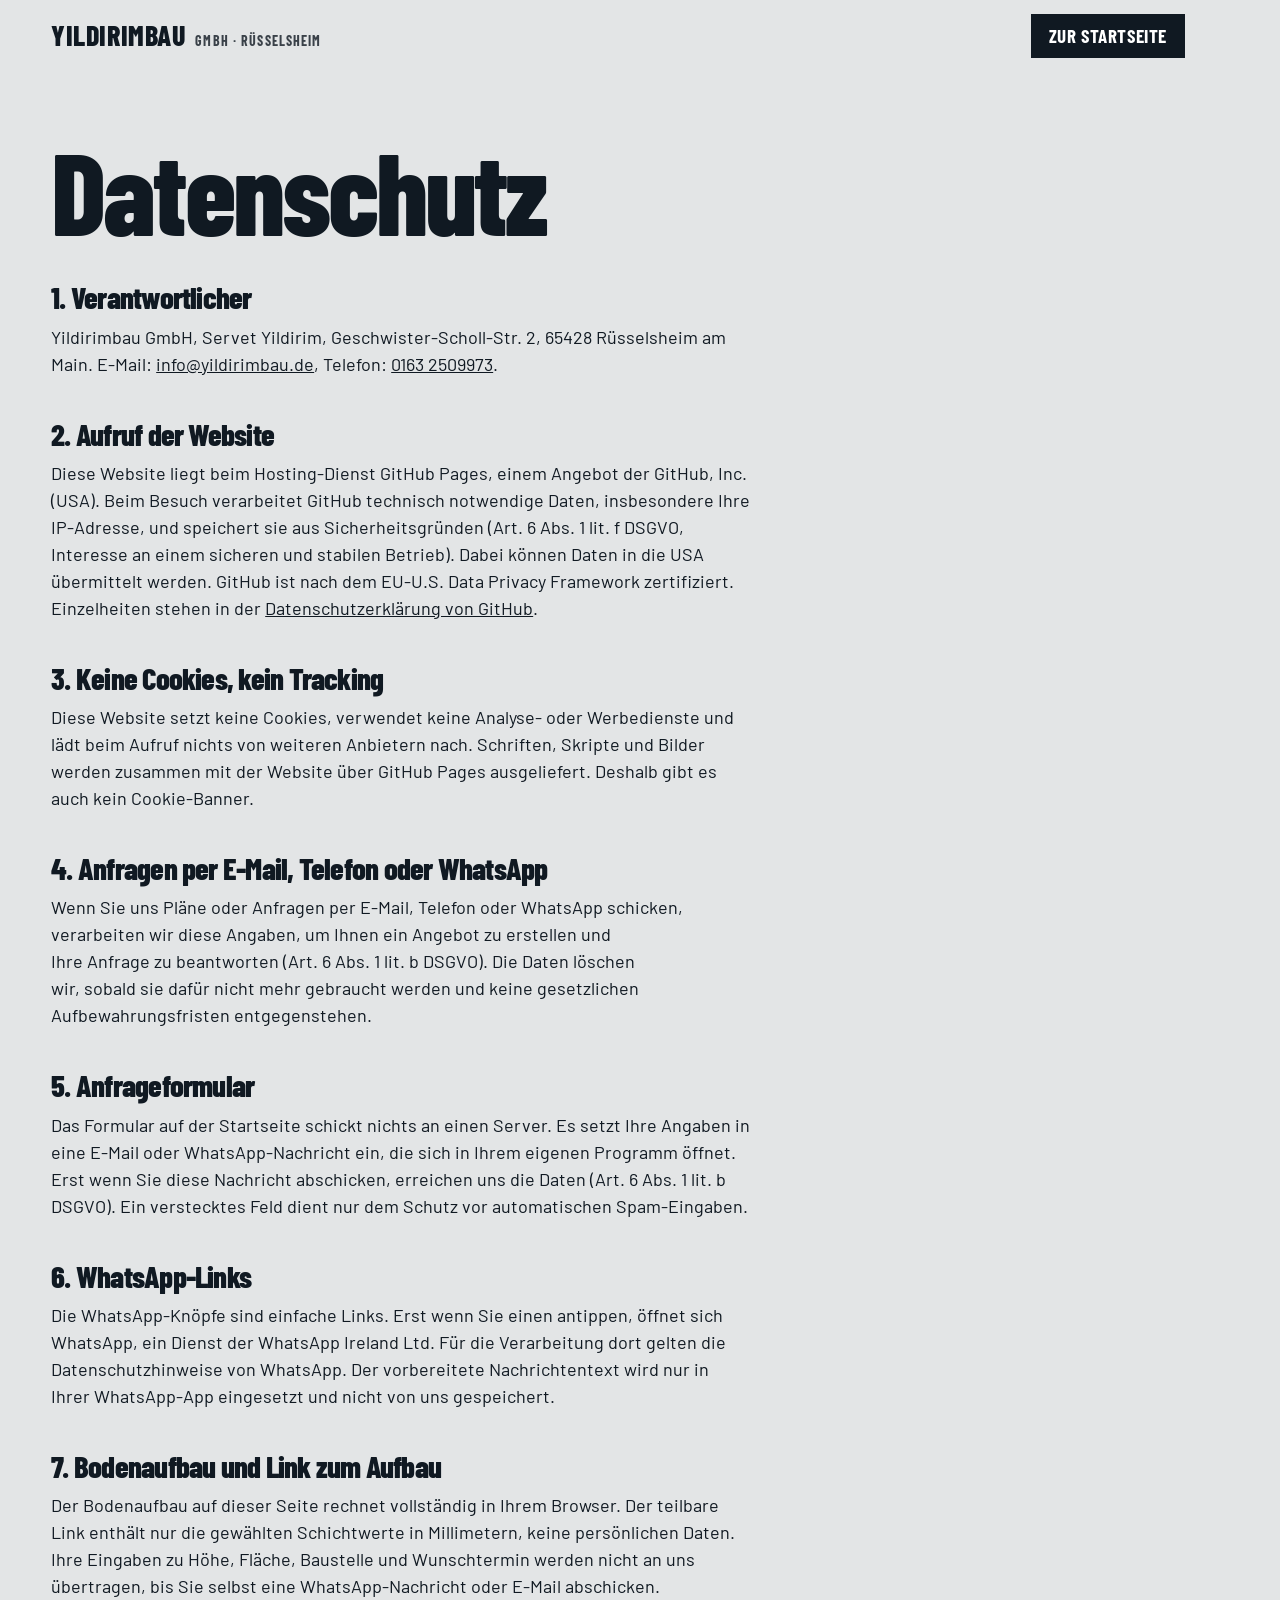
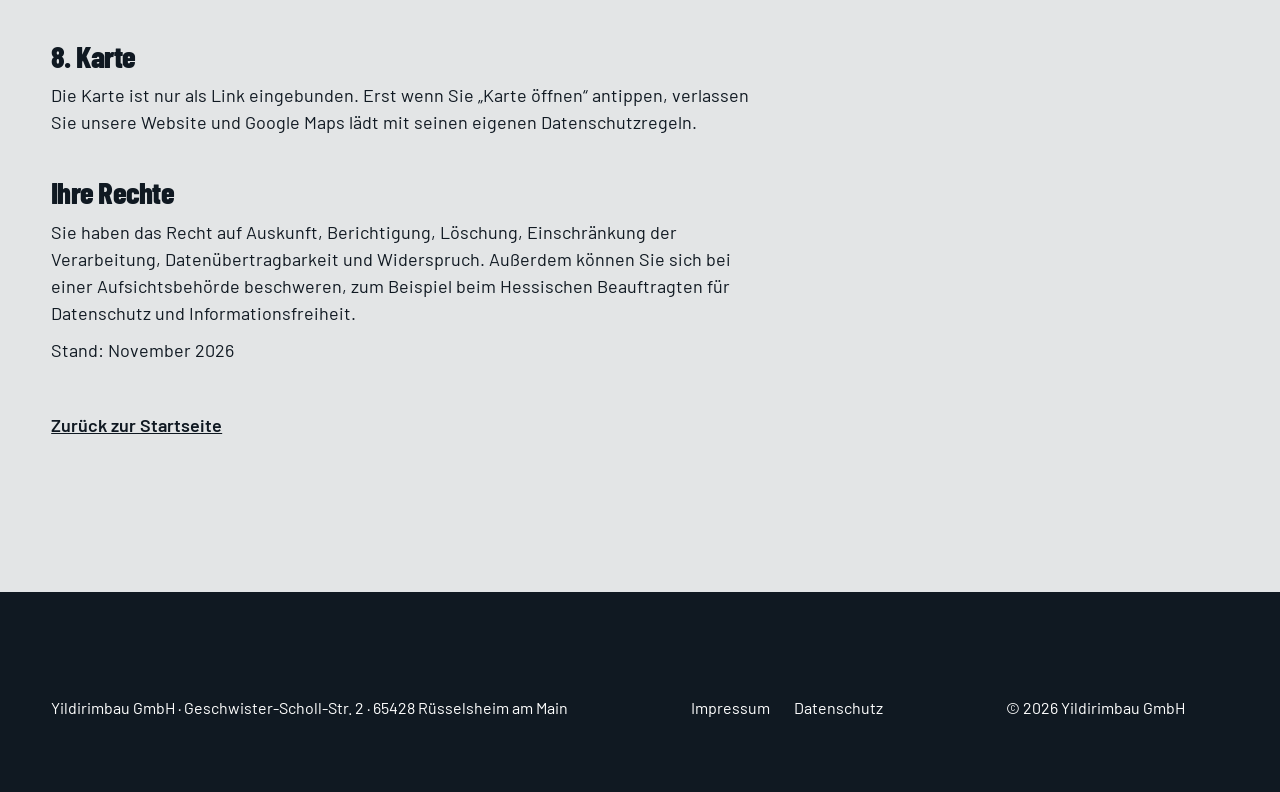
==== commit 44593014: "Datenschutz: Hosting-Angabe" ====
--- a/datenschutz.html
+++ b/datenschutz.html
@@ -28,7 +28,7 @@
     <h2>1. Verantwortlicher</h2>
     <p>Yildirimbau GmbH, Servet Yildirim, Geschwister-Scholl-Str. 2, 65428 Rüsselsheim am Main. E-Mail: <a href="mailto:info@yildirimbau.de">info@yildirimbau.de</a>, Telefon: <a href="tel:+491632509973">0163 2509973</a>.</p>
     <h2>2. Aufruf der Website</h2>
-    <p>Diese Website wird über GitHub Pages bereitgestellt, einen Dienst der GitHub, Inc. (USA). Beim Besuch verarbeitet GitHub technisch notwendige Daten, insbesondere Ihre IP-Adresse, und speichert sie aus Sicherheitsgründen (Art. 6 Abs. 1 lit. f DSGVO, Interesse an einem sicheren und stabilen Betrieb). Dabei können Daten in die USA übermittelt werden. GitHub ist nach dem EU-U.S. Data Privacy Framework zertifiziert. Einzelheiten stehen in der <a href="https://docs.github.com/de/site-policy/privacy-policies/github-general-privacy-statement" rel="noopener">Datenschutzerklärung von GitHub</a>.</p>
+    <p>Diese Website liegt beim Hosting-Dienst GitHub Pages, einem Angebot der GitHub, Inc. (USA). Beim Besuch verarbeitet GitHub technisch notwendige Daten, insbesondere Ihre IP-Adresse, und speichert sie aus Sicherheitsgründen (Art. 6 Abs. 1 lit. f DSGVO, Interesse an einem sicheren und stabilen Betrieb). Dabei können Daten in die USA übermittelt werden. GitHub ist nach dem EU-U.S. Data Privacy Framework zertifiziert. Einzelheiten stehen in der <a href="https://docs.github.com/de/site-policy/privacy-policies/github-general-privacy-statement" rel="noopener">Datenschutzerklärung von GitHub</a>.</p>
     <h2>3. Keine Cookies, kein Tracking</h2>
     <p>Diese Website setzt keine Cookies, verwendet keine Analyse- oder Werbedienste und lädt beim Aufruf nichts von weiteren Anbietern nach. Schriften, Skripte und Bilder werden zusammen mit der Website über GitHub Pages ausgeliefert. Deshalb gibt es auch kein Cookie-Banner.</p>
     <h2>4. Anfragen per E-Mail, Telefon oder WhatsApp</h2>
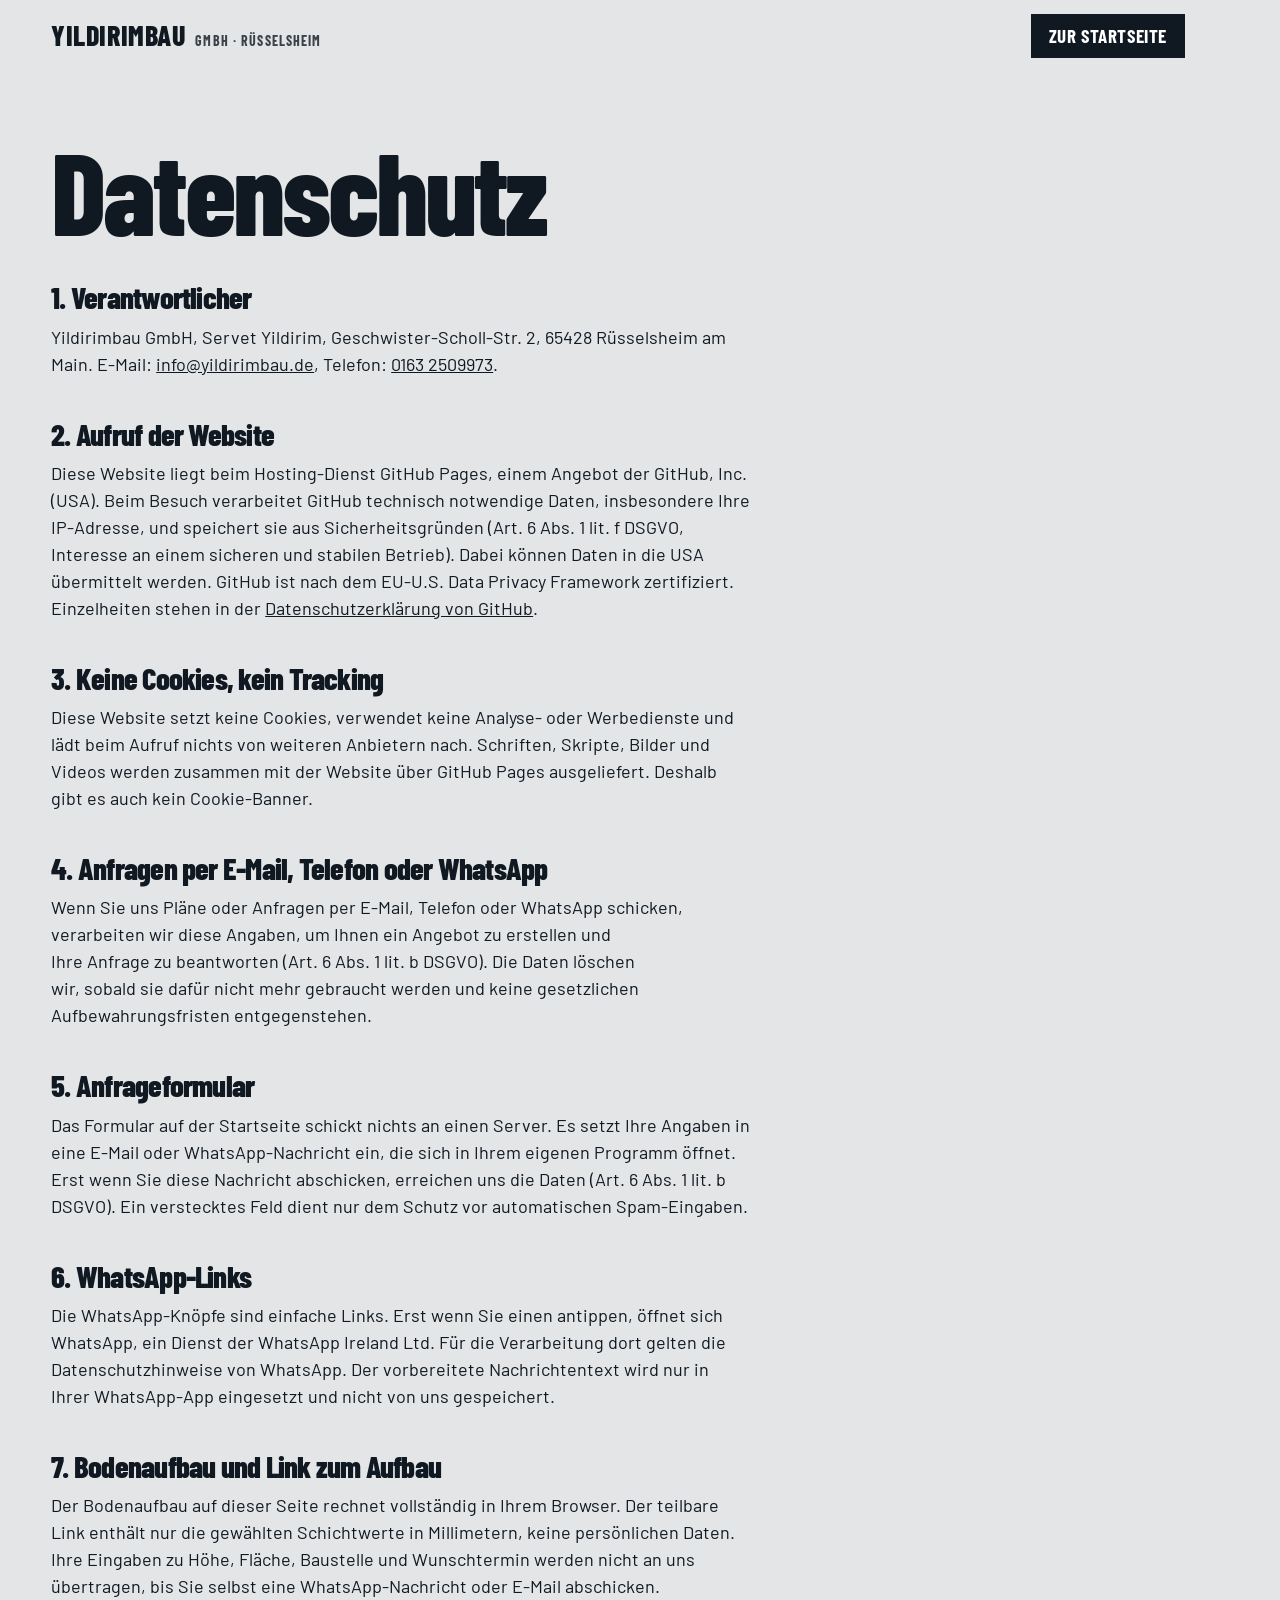
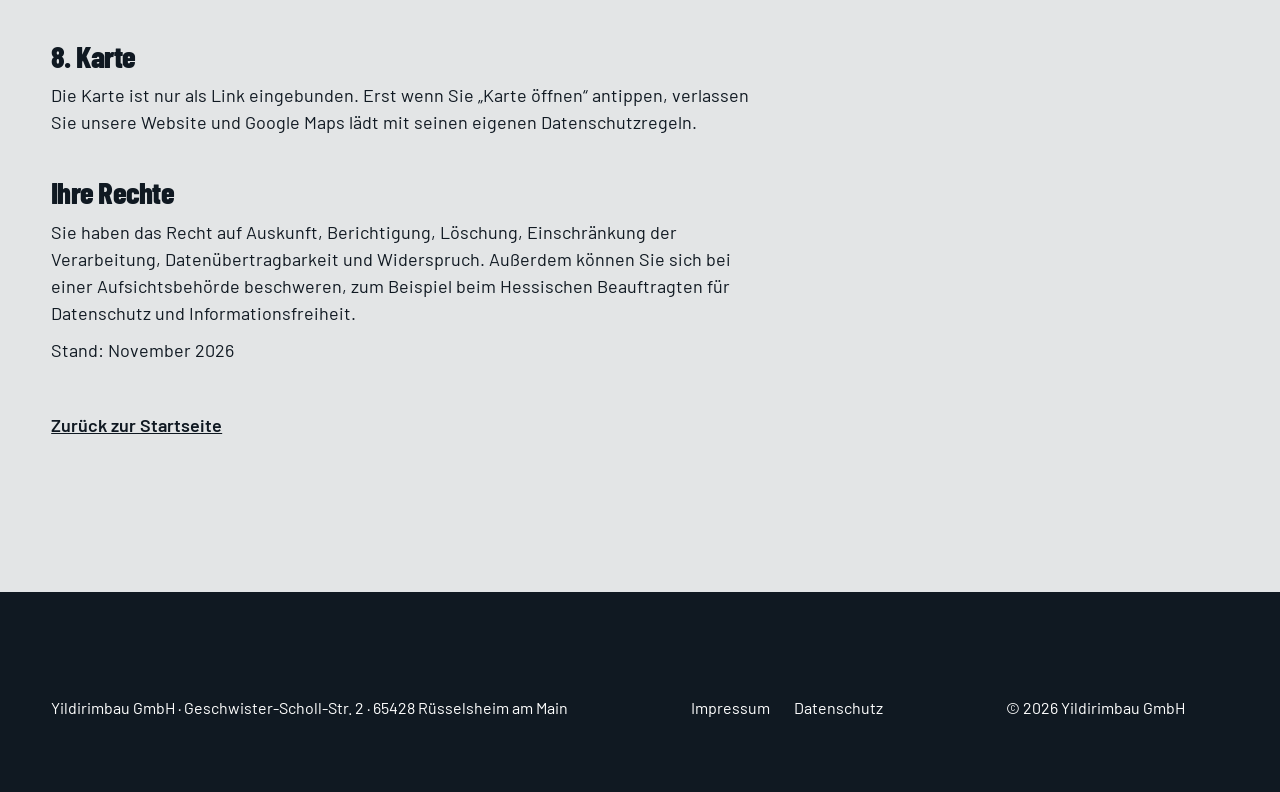
==== commit 71ecb46e: "Startseite mit Video, Bereich für Bauträger, Kontaktformular überarbeitet" ====
--- a/datenschutz.html
+++ b/datenschutz.html
@@ -13,7 +13,7 @@
 <link rel="apple-touch-icon" href="/apple-touch-icon.png">
   <script type="module" crossorigin src="/assets/sections-P2Xu9kJm.js"></script>
   <script type="module" crossorigin src="/assets/recht-NIl3ok5N.js"></script>
-  <link rel="stylesheet" crossorigin href="/assets/style-DOrQRk91.css">
+  <link rel="stylesheet" crossorigin href="/assets/style-DKFWI1tk.css">
 </head>
 <body>
 <header class="kopf fest" id="kopf">
@@ -30,11 +30,14 @@
     <h2>2. Aufruf der Website</h2>
     <p>Diese Website liegt beim Hosting-Dienst GitHub Pages, einem Angebot der GitHub, Inc. (USA). Beim Besuch verarbeitet GitHub technisch notwendige Daten, insbesondere Ihre IP-Adresse, und speichert sie aus Sicherheitsgründen (Art. 6 Abs. 1 lit. f DSGVO, Interesse an einem sicheren und stabilen Betrieb). Dabei können Daten in die USA übermittelt werden. GitHub ist nach dem EU-U.S. Data Privacy Framework zertifiziert. Einzelheiten stehen in der <a href="https://docs.github.com/de/site-policy/privacy-policies/github-general-privacy-statement" rel="noopener">Datenschutzerklärung von GitHub</a>.</p>
     <h2>3. Keine Cookies, kein Tracking</h2>
-    <p>Diese Website setzt keine Cookies, verwendet keine Analyse- oder Werbedienste und lädt beim Aufruf nichts von weiteren Anbietern nach. Schriften, Skripte und Bilder werden zusammen mit der Website über GitHub Pages ausgeliefert. Deshalb gibt es auch kein Cookie-Banner.</p>
+    <p>Diese Website setzt keine Cookies, verwendet keine Analyse- oder Werbedienste und lädt beim Aufruf nichts von weiteren Anbietern nach. Schriften, Skripte, Bilder und Videos werden zusammen mit der Website über GitHub Pages ausgeliefert. Deshalb gibt es auch kein Cookie-Banner.</p>
     <h2>4. Anfragen per E-Mail, Telefon oder WhatsApp</h2>
     <p>Wenn Sie uns Pläne oder Anfragen per E-Mail, Telefon oder WhatsApp schicken, verarbeiten wir diese Angaben, um Ihnen ein Angebot zu erstellen und Ihre Anfrage zu beantworten (Art. 6 Abs. 1 lit. b DSGVO). Die Daten löschen wir, sobald sie dafür nicht mehr gebraucht werden und keine gesetzlichen Aufbewahrungsfristen entgegenstehen.</p>
     <h2>5. Anfrageformular</h2>
+    
     <p>Das Formular auf der Startseite schickt nichts an einen Server. Es setzt Ihre Angaben in eine E-Mail oder WhatsApp-Nachricht ein, die sich in Ihrem eigenen Programm öffnet. Erst wenn Sie diese Nachricht abschicken, erreichen uns die Daten (Art. 6 Abs. 1 lit. b DSGVO). Ein verstecktes Feld dient nur dem Schutz vor automatischen Spam-Eingaben.</p>
+    
+    
     <h2>6. WhatsApp-Links</h2>
     <p>Die WhatsApp-Knöpfe sind einfache Links. Erst wenn Sie einen antippen, öffnet sich WhatsApp, ein Dienst der WhatsApp Ireland Ltd. Für die Verarbeitung dort gelten die Datenschutzhinweise von WhatsApp. Der vorbereitete Nachrichtentext wird nur in Ihrer WhatsApp-App eingesetzt und nicht von uns gespeichert.</p>
     <h2>7. Bodenaufbau und Link zum Aufbau</h2>
--- a/assets/style-DKFWI1tk.css
+++ b/assets/style-DKFWI1tk.css
@@ -0,0 +1,2 @@
+@font-face{font-family:Barlow Condensed;font-style:normal;font-weight:700;font-display:swap;src:url(/fonts/barlow-condensed-700.woff2)format("woff2")}@font-face{font-family:Barlow Condensed;font-style:normal;font-weight:800;font-display:swap;src:url(/fonts/barlow-condensed-800.woff2)format("woff2")}@font-face{font-family:Barlow;font-style:normal;font-weight:400;font-display:swap;src:url(/fonts/barlow-400.woff2)format("woff2")}@font-face{font-family:Barlow;font-style:normal;font-weight:500;font-display:swap;src:url(/fonts/barlow-500.woff2)format("woff2")}@font-face{font-family:Barlow;font-style:normal;font-weight:600;font-display:swap;src:url(/fonts/barlow-600.woff2)format("woff2")}@font-face{font-family:DM Mono;font-style:normal;font-weight:400;font-display:swap;src:url(/fonts/dm-mono-400.woff2)format("woff2")}@font-face{font-family:DM Mono;font-style:normal;font-weight:500;font-display:swap;src:url(/fonts/dm-mono-500.woff2)format("woff2")}:root{--beton:#e3e5e6;--flaeche:#f3f4f4;--koernung:#cdd1d4;--tinte:#101922;--stahl:#2e4a66;--stahl-dunkel:#22384d;--laser:#e5392b;--nass:#5a6168;--nass-dunkel:#3e444a;--display:"Barlow Condensed","Arial Narrow",Arial,sans-serif;--text:"Barlow","Segoe UI",Roboto,Helvetica,Arial,sans-serif;--mono:"DM Mono",Consolas,"Courier New",monospace;--t-display:clamp(60px,13.5vw,200px);--t-h2:clamp(48px,8vw,124px);--t-lead:clamp(19px,1.1vw + 13px,27px);--t-body:18px;--t-mono:14px;--rand:clamp(16px,4vw,56px);--messer:44px;--laser-y:70%;--abstand:clamp(88px,12vw,200px);--ease-ui:cubic-bezier(.23,1,.32,1);--ease-move:cubic-bezier(.77,0,.175,1)}@media (max-width:767px){:root{--t-body:17px;--messer:26px}}*,:before,:after{box-sizing:border-box}html{-webkit-text-size-adjust:100%;scroll-behavior:auto;background:var(--tinte)}html.lenis,html.lenis body{height:auto}.lenis.lenis-smooth{scroll-behavior:auto!important}.lenis.lenis-stopped{overflow:hidden}body{font-family:var(--text);font-size:var(--t-body);color:var(--tinte);background:var(--beton);-webkit-font-smoothing:antialiased;margin:0;line-height:1.5;overflow-x:clip}::selection{background:var(--stahl);color:#fff}img,svg,canvas,video{max-width:100%;display:block}a{color:inherit}button,input,select{font:inherit;color:inherit}h1,h2,h3,h4,p,ul,ol,figure,blockquote,fieldset{margin:0;padding:0}ul,ol{list-style:none}fieldset{border:0;min-width:0}legend{padding:0}:focus{outline:none}:focus-visible{outline:3px solid var(--laser);outline-offset:3px}.vis-hidden{clip:rect(0 0 0 0);white-space:nowrap;width:1px;height:1px;overflow:hidden;position:absolute!important}h1,h2{font-family:var(--display);letter-spacing:-.025em;text-wrap:balance;font-weight:800;line-height:.88}h1{font-size:var(--t-display)}h2{font-size:var(--t-h2)}h3{font-family:var(--display);letter-spacing:-.01em;font-size:clamp(28px,2.4vw,38px);font-weight:700;line-height:.95}.lead{font-size:var(--t-lead);text-wrap:pretty;max-width:34em;font-weight:500;line-height:1.35}p{text-wrap:pretty;max-width:62ch}.mass{font-family:var(--mono);font-variant-numeric:tabular-nums}.band{padding:var(--abstand) 0}.wrap{width:100%;padding-left:var(--rand);padding-right:calc(var(--rand) + var(--messer))}.btn{background:var(--stahl);color:#fff;min-height:56px;font-family:var(--display);letter-spacing:.01em;text-transform:uppercase;cursor:pointer;transition:transform .12s var(--ease-ui),background-color .2s ease,color .2s ease;border:0;justify-content:center;align-items:center;gap:10px;padding:0 28px;font-size:22px;font-weight:700;text-decoration:none;display:inline-flex}.btn:hover{background:var(--stahl-dunkel)}.btn:active{transform:scale(.97)}.btn.hell{background:var(--flaeche);color:var(--tinte)}.btn.hell:hover{background:#fff}.btn.linie{color:currentColor;background:0 0;box-shadow:inset 0 0 0 2px}.btn.linie:hover{background:#ffffff14}.btn.gross{min-height:88px;padding:0 40px;font-size:clamp(28px,3vw,44px)}.btn[aria-disabled=true]{opacity:.5;cursor:not-allowed}.kopf{z-index:40;height:72px;padding-left:var(--rand);padding-right:calc(var(--rand) + var(--messer));color:#fff;justify-content:space-between;align-items:center;transition:background-color .25s,color .25s;display:flex;position:fixed;top:0;bottom:auto;left:0;right:0}.kopf.fest{background:var(--beton);color:var(--tinte)}.marke{align-items:baseline;gap:10px;text-decoration:none;display:flex}.marke b{font-family:var(--display);letter-spacing:.02em;font-size:28px;font-weight:800;line-height:1}.marke small{font-family:var(--display);letter-spacing:.08em;opacity:.8;font-size:14px;font-weight:700}.nav{align-items:center;gap:28px;display:flex}.nav a{font-family:var(--display);text-transform:uppercase;letter-spacing:.03em;opacity:.92;font-size:20px;font-weight:700;text-decoration:none}.nav a:hover{opacity:1;text-underline-offset:6px;text-decoration:underline;text-decoration-thickness:2px}.nav .btn{opacity:1;min-height:44px;padding:0 18px;font-size:19px}.kopf.fest .nav .btn{background:var(--tinte);color:#fff}.kopf:not(.fest) .nav .btn{background:var(--flaeche);color:var(--tinte)}.burger{cursor:pointer;background:0 0;border:0;width:48px;height:48px;padding:0;display:none;position:relative}.burger span{height:3px;transition:transform .2s var(--ease-ui);background:currentColor;position:absolute;left:12px;right:12px}.burger span:first-child{top:17px}.burger span:last-child{bottom:17px}.menue-offen .burger span:first-child{transform:translateY(5.5px)rotate(45deg)}.menue-offen .burger span:last-child{transform:translateY(-5.5px)rotate(-45deg)}.menue{z-index:35;background:var(--tinte);color:#fff;padding:110px var(--rand) 40px;transition:transform .3s var(--ease-move);flex-direction:column;gap:6px;display:flex;position:fixed;top:0;bottom:0;left:0;right:0;transform:translateY(-100%)}.menue-offen .menue{transform:none}.menue a{font-family:var(--display);text-transform:uppercase;font-size:clamp(40px,10vw,64px);font-weight:800;line-height:1;text-decoration:none}.menue .adresse{opacity:.75;margin-top:auto;font-size:16px}.menue-offen .kopf{background:var(--tinte);color:#fff}.menue-offen .kopf .nav .btn{background:var(--flaeche);color:var(--tinte)}@media (max-width:1023px){.nav{display:none}.burger{display:block}}.messer{z-index:30;width:var(--messer);background:var(--tinte);color:#fff;pointer-events:none;font-family:var(--mono);position:fixed;top:0;bottom:0;right:0}.messer-clip{position:absolute;top:0;bottom:0;left:0;right:0;overflow:hidden}.messer-band{left:0;right:0;top:var(--laser-y);will-change:transform;position:absolute}.messer-band i{background:#ffffff8c;height:1px;position:absolute;left:0}.messer-band i.k{width:8px}.messer-band i.m{width:14px}.messer-band i.g{background:#fff;width:22px}.messer-band b{color:#fff;text-align:right;width:100%;padding-left:4px;padding-right:4px;font-size:11px;font-weight:400;line-height:1;position:absolute;left:0;transform:translateY(-50%)}.messer-zeiger{left:0;right:0;top:var(--laser-y);background:var(--laser);height:2px;position:absolute}.messer-zeiger span i{margin-left:4px;font-style:normal}.messer-zeiger span{background:var(--tinte);color:#fff;box-shadow:inset 0 -2px 0 var(--laser);white-space:nowrap;padding:5px 7px;font-size:12px;font-weight:500;line-height:1;position:absolute;top:50%;right:100%;transform:translateY(-50%)}.messer-ok{text-align:center;opacity:.7;writing-mode:vertical-rl;height:auto;font-size:10px;line-height:1.2;position:absolute;top:12px;left:0;right:0;transform:rotate(180deg)}@media (max-width:767px){.messer-band i.k{width:5px}.messer-band i.m{width:9px}.messer-band i.g{width:14px}.messer-band b{font-size:9px}.messer-zeiger span{padding:3px;font-size:9px;top:auto;bottom:3px;right:0;transform:none}.messer-zeiger span i{display:none}}.laser{left:0;right:0;top:var(--laser-y);background:var(--laser);pointer-events:none;z-index:3;height:2px;position:absolute}.scene{height:calc(var(--hold,1) * 100vh);height:calc(var(--hold,1) * 100svh);position:relative}.scene .stage{height:100vh;height:100svh;position:sticky;top:0;overflow:hidden}.no-js .scene{height:auto}.no-js .scene .stage{height:auto;min-height:0;position:relative}.no-js .hero .stage,.reduziert .hero .stage{min-height:100vh;min-height:100svh}.reduziert .scene{height:auto}.reduziert .scene .stage{height:auto;min-height:0;position:relative}.js .auftritt{opacity:0;transform:translateY(24px)}.js .auftritt.da{opacity:1;transition:opacity .7s var(--ease-ui),transform .7s var(--ease-ui);transform:none}.js .auftritt.da:nth-child(2){transition-delay:80ms}.js .auftritt.da:nth-child(3){transition-delay:.16s}.js .auftritt.da:nth-child(4){transition-delay:.24s}.js .zeile{overflow:hidden}.js .zeile>span{display:block;transform:translateY(110%)}.js .da .zeile>span{transition:transform .9s var(--ease-ui);transform:none}.js .da .zeile:nth-child(2)>span{transition-delay:90ms}.js .da .zeile:nth-child(3)>span{transition-delay:.18s}.reduziert .auftritt,.reduziert .zeile>span{opacity:1!important;transition:none!important;transform:none!important}.fuss{background:var(--tinte);color:#fff;padding:72px 0 120px}.fuss .name{font-family:var(--display);letter-spacing:-.02em;text-transform:uppercase;word-break:break-word;font-size:clamp(56px,13vw,220px);font-weight:800;line-height:.85}.fuss .zeile2{flex-wrap:wrap;justify-content:space-between;gap:16px 40px;margin-top:32px;font-size:16px;display:flex}.fuss nav{gap:24px;display:flex}.fuss a{text-decoration:none}.fuss a:hover{text-underline-offset:4px;text-decoration:underline}@media (min-width:1024px){.fuss{padding-bottom:72px}}.dock{left:0;right:var(--messer);z-index:38;background:var(--tinte);color:#fff;padding-bottom:env(safe-area-inset-bottom);grid-template-columns:1fr 1fr 1.3fr;display:grid;position:fixed;bottom:0}.dock a{min-height:60px;font-family:var(--display);text-transform:uppercase;letter-spacing:.02em;justify-content:center;align-items:center;gap:8px;font-size:19px;font-weight:700;text-decoration:none;display:flex}.dock a svg{width:22px;height:22px}.dock a.heiss{background:var(--laser)}.dock a:active{transform:scale(.97)}@media (min-width:1024px){.dock{display:none}}.hinweis{max-width:46ch;font-size:16px;line-height:1.45}@media (prefers-reduced-motion:reduce){*,:before,:after{transition-duration:.001ms!important;animation-duration:.001ms!important;animation-iteration-count:1!important}}:root{--m-estrich:url("data:image/svg+xml,%3Csvg xmlns='http://www.w3.org/2000/svg' width='160' height='160'%3E%3Cfilter id='n'%3E%3CfeTurbulence type='fractalNoise' baseFrequency='.9' numOctaves='3' stitchTiles='stitch'/%3E%3CfeColorMatrix values='0 0 0 0 .1 0 0 0 0 .1 0 0 0 0 .12 0 0 0 .16 0'/%3E%3C/filter%3E%3Crect width='160' height='160' filter='url(%23n)'/%3E%3C/svg%3E");--m-eps:url("data:image/svg+xml,%3Csvg xmlns='http://www.w3.org/2000/svg' width='44' height='44'%3E%3Cg fill='none' stroke='%23101922' stroke-opacity='.11' stroke-width='1.2'%3E%3Ccircle cx='11' cy='11' r='8'/%3E%3Ccircle cx='33' cy='11' r='7'/%3E%3Ccircle cx='22' cy='30' r='8.5'/%3E%3Ccircle cx='0' cy='33' r='6'/%3E%3Ccircle cx='44' cy='33' r='6'/%3E%3C/g%3E%3C/svg%3E");--m-beton:url("data:image/svg+xml,%3Csvg xmlns='http://www.w3.org/2000/svg' width='220' height='220'%3E%3Cfilter id='n'%3E%3CfeTurbulence type='fractalNoise' baseFrequency='.35' numOctaves='4' stitchTiles='stitch'/%3E%3CfeColorMatrix values='0 0 0 0 .06 0 0 0 0 .08 0 0 0 0 .1 0 0 0 .22 0'/%3E%3C/filter%3E%3Crect width='220' height='220' filter='url(%23n)'/%3E%3C/svg%3E");--m-schraffur:url("data:image/svg+xml,%3Csvg xmlns='http://www.w3.org/2000/svg' width='14' height='14'%3E%3Cpath d='M-2 16L16-2M-2 2L2-2M12 16l4-4' stroke='%23101922' stroke-opacity='.45' stroke-width='1.3'/%3E%3C/svg%3E")}.skip{left:var(--rand);z-index:50;background:var(--tinte);color:#fff;padding:12px 16px;font-weight:600;text-decoration:none;position:absolute;top:-60px}.skip:focus-visible{top:12px}.hero{--hold:1}.hero .stage{background:var(--nass-dunkel);color:var(--flaeche)}.hero-canvas{width:100%;height:100%;position:absolute;top:0;bottom:0;left:0;right:0}.hero-still{background:var(--nass);background-image:var(--m-beton),var(--m-estrich);display:none;position:absolute;top:0;bottom:0;left:0;right:0}.no-js .hero-still,.reduziert .hero-still,.hero.ohne-webgl .hero-still{display:block}.no-js .hero-canvas,.reduziert .hero-canvas{display:none}.hero-text{z-index:4;pointer-events:none;padding-top:clamp(96px,14vh,150px);position:absolute;top:0;left:0;right:0}.hero-text .btn,.hero-text a{pointer-events:auto}.hero h1{text-transform:none;max-width:9em}.hero .lead{max-width:30em;margin-top:clamp(20px,3vh,36px)}.hero .cta{flex-wrap:wrap;gap:12px;margin-top:clamp(20px,3vh,32px);display:flex}.hero-tipp{left:var(--rand);z-index:4;font-family:var(--mono);font-size:var(--t-mono);opacity:.85;pointer-events:none;margin:0;transition:opacity .4s;position:absolute;bottom:clamp(20px,4vh,40px)}.hero-tipp.weg{opacity:0}.no-js .hero-tipp,.reduziert .hero-tipp,.no-js #heroAbziehen,.reduziert #heroAbziehen{display:none}.latte{z-index:2;width:var(--latte-l,46vw);height:26px;margin:-13px 0 0 calc(var(--latte-l,46vw) / -2);transform:translate(var(--x,50vw),var(--y,80vh)) rotate(var(--rot,0deg));opacity:0;pointer-events:none;will-change:transform;position:absolute;top:0;left:0}.latte.da{opacity:1}.latte i{background:linear-gradient(#f2f3f3 0%,#c9cdd0 35%,#9aa0a5 36%,#dfe2e4 70%,#aeb3b7 100%);position:absolute;top:0;bottom:0;left:0;right:0;box-shadow:0 10px 18px #00000059}.latte i:before{content:"";background:#10192259;height:2px;position:absolute;top:9px;left:0;right:0}.latte i:after{content:"";background:#10192240;height:3px;position:absolute;bottom:3px;left:12px;right:12px}.hero.ohne-webgl .latte,.hero.ohne-webgl .hero-canvas{display:none}.leistungen{background:var(--beton);background-image:var(--m-estrich)}.leistungen .kopfzeile{grid-template-columns:1fr;align-items:end;gap:24px;margin-bottom:clamp(40px,6vw,88px);display:grid}@media (min-width:1024px){.leistungen .kopfzeile{grid-template-columns:1.1fr .9fr;gap:64px}}.schnitt{grid-template-columns:clamp(40px,6vw,88px) minmax(0,1fr) clamp(70px,9vw,140px);align-items:stretch;margin-top:48px;display:grid}.schnitt .wand{background:var(--koernung);background-image:var(--m-schraffur);position:relative}.schnitt .wand .rand{background:var(--stahl);width:10px;position:absolute;top:-12px;bottom:0;right:0}.schnitt .wand .rand-name{white-space:nowrap;font-family:var(--display);text-transform:uppercase;letter-spacing:.04em;color:var(--stahl);margin-bottom:22px;font-size:clamp(15px,1.3vw,20px);font-weight:700;position:absolute;bottom:100%;left:0}.schnitt .wand .rand-name:after{content:"";background:var(--stahl);width:2px;height:22px;position:absolute;top:100%;left:auto;right:-6px}@media (max-width:899px){.schnitt .wand .rand-name{letter-spacing:.02em;font-size:14px}}.lagen{flex-direction:column;display:flex}.lage{grid-template-columns:minmax(0,1fr);align-content:center;gap:10px 48px;padding:clamp(22px,3vw,44px) clamp(18px,3vw,48px);display:grid;position:relative}@media (min-width:900px){.lage{grid-template-columns:minmax(0,.9fr) minmax(0,1.1fr)}}.lage h3{align-self:start}.lage p{font-size:var(--t-body);max-width:52ch}.lage.estrich{background:var(--flaeche);background-image:var(--m-estrich);min-height:clamp(160px,22vw,300px)}.lage.tacker{background:#dadde0;min-height:clamp(120px,14vw,190px);overflow:visible}.lage.tacker:before{content:"";pointer-events:none;background:radial-gradient(circle at 18px 26px,var(--laser) 0 7px,transparent 8px), radial-gradient(circle at 18px 26px,transparent 0 10px,#9aa0a5 11px,transparent 12px);background-repeat:repeat-x;background-size:120px 26px;height:26px;position:absolute;bottom:0;left:0;right:0}.lage.daemmung{background:var(--flaeche);background-image:var(--m-eps);min-height:clamp(130px,16vw,220px)}.lage.rohdecke{background:#9aa1a7;background-image:var(--m-beton);color:#fff;min-height:clamp(90px,10vw,130px)}.lage.rohdecke p{color:#fff}.lage .masz{white-space:nowrap;font-family:var(--mono);color:var(--tinte);align-items:center;gap:8px;margin-left:clamp(22px,2.6vw,40px);font-size:clamp(13px,1.2vw,18px);font-weight:500;display:flex;position:absolute;top:50%;left:100%;transform:translateY(-50%)}.lage .masz:before{content:"";background:var(--tinte);width:10px;height:2px}.lage.estrich:after,.lage.tacker:after,.lage.daemmung:after{content:"";background:var(--tinte);transform-origin:top;width:2px;margin-left:clamp(12px,1.4vw,22px);position:absolute;top:0;bottom:0;left:100%;transform:scaleY(0)}.da.schnitt .lage:after,.no-js .lage:after,.reduziert .lage:after{transition:transform 1s var(--ease-move);transform:none}.da.schnitt .lage.tacker:after{transition-delay:.3s}.da.schnitt .lage.daemmung:after{transition-delay:.5s}.lage.estrich .masz:after,.lage.daemmung .masz.summe:after{content:none}.lage .masz.summe{font-size:clamp(14px,1.4vw,21px);top:100%;transform:translateY(8px)}.lage .masz.summe:before{content:"";background:var(--tinte);width:16px;height:2px}@media (max-width:899px){.lage .masz{margin-left:16px;font-size:12px}.lage .masz.summe{font-size:13px}.lage.estrich:after,.lage.tacker:after,.lage.daemmung:after{margin-left:8px}}.kette{position:relative}.aufmass-hinweis{grid-template-columns:1fr;align-items:end;gap:16px 48px;margin-top:clamp(72px,8vw,120px);display:grid}@media (min-width:900px){.aufmass-hinweis{grid-template-columns:1fr 1fr}}.aufmass-hinweis h3{font-size:clamp(34px,4vw,64px)}.aufmass-hinweis p{font-size:var(--t-lead);font-weight:500;line-height:1.35}.weitere{margin-top:clamp(48px,6vw,96px)}.weitere h3{margin-bottom:16px}.weitere ul{font-size:var(--t-lead);flex-wrap:wrap;gap:8px 28px;font-weight:500;display:flex}.waerme{background:var(--stahl);color:#fff}.waerme-grid{grid-template-columns:1fr;gap:40px;display:grid}@media (min-width:1024px){.waerme-grid{grid-template-columns:minmax(0,.8fr) minmax(0,1.2fr);align-items:start;gap:64px}}.waerme-text .lead{margin-top:28px}.waerme-text p+p{margin-top:16px}.waerme-bild{aspect-ratio:4/3;background:var(--koernung);touch-action:pan-y;position:relative;overflow:hidden}@media (min-width:1024px){.waerme-bild{aspect-ratio:16/11}}.waerme-bild canvas{cursor:none;width:100%;height:100%;position:absolute;top:0;bottom:0;left:0;right:0}.waerme-still{width:100%;height:100%;display:none;position:absolute;top:0;bottom:0;left:0;right:0}.no-js .waerme-still,.reduziert .waerme-still{display:block}.no-js .waerme-bild canvas,.reduziert .waerme-bild canvas,.no-js .schalter,.reduziert .schalter{display:none}.schalter{cursor:pointer;font-family:var(--display);text-transform:uppercase;letter-spacing:.02em;-webkit-user-select:none;user-select:none;align-items:center;gap:14px;margin-top:32px;font-size:24px;font-weight:700;display:inline-flex}.schalter input{opacity:0;width:1px;height:1px;position:absolute}.schalter .knopf{background:#ffffff38;flex:none;width:64px;height:34px;transition:background-color .2s;position:relative}.schalter .knopf:after{content:"";width:26px;height:26px;transition:transform .2s var(--ease-ui);background:#fff;position:absolute;top:4px;left:4px}.schalter input:checked+.knopf{background:var(--laser)}.schalter input:checked+.knopf:after{transform:translate(30px)}.schalter input:focus-visible+.knopf{outline-offset:3px;outline:3px solid #fff}.waerme-legende{font-family:var(--mono);font-size:var(--t-mono);opacity:.9;align-items:center;gap:12px;margin-top:18px;display:flex}.waerme-legende i{background:linear-gradient(90deg,var(--stahl),var(--laser));width:120px;height:10px}.aufbau{background:var(--flaeche);background-image:var(--m-eps)}.aufbau h2{margin-bottom:clamp(32px,4vw,56px)}.k-grid{grid-template-columns:1fr;gap:32px;display:grid}@media (min-width:1024px){.k-grid{grid-template-columns:minmax(0,1.15fr) minmax(0,.85fr);align-items:start;gap:56px}}.k-view{background:var(--beton);aspect-ratio:4/3;touch-action:pan-y;position:relative;overflow:hidden}@media (min-width:1024px){.k-view{aspect-ratio:5/4;position:sticky;top:88px}}.k-view canvas{cursor:grab;width:100%;height:100%;display:none;position:absolute;top:0;bottom:0;left:0;right:0}.k-view.dreid canvas{display:block}.k-view canvas:active{cursor:grabbing}.k-labels{pointer-events:none;display:none;position:absolute;top:0;bottom:0;left:0;right:0}.k-view.dreid .k-labels{display:block}.k-label{background:var(--tinte);color:#fff;font-family:var(--mono);white-space:nowrap;will-change:transform;padding:6px 8px;font-size:13px;line-height:1.2;position:absolute;top:0;left:0;transform:translate(-100%,-50%)}.k-label b{font-family:var(--text);font-size:13px;font-weight:600;display:block}.k-leaders{pointer-events:none;width:100%;height:100%;position:absolute;top:0;bottom:0;left:0;right:0;overflow:visible}.k-leaders line{stroke:var(--tinte);stroke-width:1.5px}.k-leaders circle{fill:var(--tinte)}@media (max-width:767px){.k-label{padding:4px 6px;font-size:11px}.k-label b{font-size:11px}}.k-svg{width:100%;height:100%;position:absolute;top:0;bottom:0;left:0;right:0}.k-view.dreid .k-svg{display:none}.k-svg text{font-family:var(--mono);fill:var(--tinte);font-size:15px}.k-svg .name{font-family:var(--text);font-size:15px;font-weight:600}.k-svg .mass{font-size:15px;font-weight:500}.k-stand{font-family:var(--mono);color:var(--tinte);opacity:.8;margin:0;font-size:12px;position:absolute;bottom:12px;left:14px}.k-form{flex-direction:column;gap:24px;display:flex}.k-feld legend{font-family:var(--display);text-transform:uppercase;letter-spacing:.02em;margin-bottom:10px;font-size:22px;font-weight:700}.seg{flex-wrap:wrap;gap:6px;display:flex}.seg button{cursor:pointer;background:var(--beton);min-height:52px;color:var(--tinte);transition:transform .12s var(--ease-ui),background-color .15s ease,color .15s ease;border:0;padding:0 18px;font-size:17px;font-weight:600}.seg button:hover{background:var(--koernung)}.seg button:active{transform:scale(.97)}.seg button[aria-checked=true]{background:var(--tinte);color:#fff}.seg button[aria-disabled=true]{opacity:.38;cursor:not-allowed}.seg button small{font-size:12px;font-weight:400;line-height:1.1;display:block}.k-vor{flex-wrap:wrap;align-items:center;gap:6px;display:flex}.k-vor span{width:100%;font-family:var(--display);text-transform:uppercase;letter-spacing:.02em;margin-bottom:4px;font-size:22px;font-weight:700}.k-vor button{min-height:44px;box-shadow:inset 0 0 0 2px var(--tinte);cursor:pointer;transition:transform .12s var(--ease-ui),background-color .15s ease,color .15s ease;background:0 0;border:0;padding:0 14px;font-size:15px;font-weight:600}.k-vor button:hover,.k-vor button[aria-pressed=true]{background:var(--tinte);color:#fff}.k-vor button:active{transform:scale(.97)}.k-gesamt{flex-wrap:wrap;align-items:baseline;gap:16px;margin-top:8px;display:flex}.k-gesamt .mass{letter-spacing:-.03em;font-size:clamp(72px,9vw,132px);font-weight:500;line-height:.9}.k-gesamt span:last-child{font-family:var(--display);text-transform:uppercase;letter-spacing:.02em;max-width:9em;font-size:22px;font-weight:700;line-height:1}.k-hinweis{min-height:1.5em;color:var(--stahl);max-width:40ch;font-weight:600}.k-hinweis:empty{display:none}.k-richtwert{max-width:46ch;font-size:16px}.k-check{background:var(--beton);padding:20px}.k-check h3{margin-bottom:12px;font-size:24px}.k-check .felder{grid-template-columns:1fr 1fr;gap:10px;display:grid}.k-check label{flex-direction:column;gap:6px;font-size:15px;font-weight:500;display:flex}.k-check input{min-height:48px;font-family:var(--mono);background:#fff;border:0;width:100%;padding:0 12px;font-size:18px}.k-check input:focus-visible{outline:3px solid var(--laser);outline-offset:0}.k-check output{font-family:var(--display);min-height:1em;margin-top:12px;font-size:clamp(30px,3vw,44px);font-weight:800;line-height:1;display:block}.k-check output.fehlt{color:var(--laser)}.k-aktion{flex-wrap:wrap;gap:8px;display:flex}.k-aktion .btn{min-height:52px;padding:0 20px;font-size:19px}.k-aktion .btn.linie{color:var(--tinte)}.k-aktion .btn.linie:hover{background:#1019220f}.k-aktion .btn.linie[aria-pressed=true]{background:var(--tinte);color:#fff}.k-anfrage{background:var(--tinte);color:#fff;flex-direction:column;gap:14px;padding:24px;display:flex}.k-anfrage[hidden]{display:none}.k-anfrage h3{font-size:28px}.k-anfrage .felder{grid-template-columns:1fr;gap:10px;display:grid}@media (min-width:600px){.k-anfrage .felder{grid-template-columns:1fr 1fr 1fr}}.k-anfrage label{flex-direction:column;gap:6px;font-size:15px;font-weight:500;display:flex}.k-anfrage input{min-height:48px;color:var(--tinte);background:#fff;border:0;width:100%;padding:0 12px;font-size:17px}.k-anfrage .wege{flex-wrap:wrap;gap:8px;display:flex}.k-anfrage pre{font-family:var(--mono);white-space:pre-wrap;opacity:.85;max-width:60ch;margin:0;font-size:13px;line-height:1.4}.no-js .k-aktion,.no-js .k-vor,.no-js .k-check,.no-js .k-anfrage{display:none}.no-js .seg button{pointer-events:none}.k-kopie{font-family:var(--mono);min-height:1.2em;font-size:13px}.aufmass{--hold:2.6}.aufmass .stage{background:var(--tinte);color:#fff}.aufmass-grid{z-index:4;grid-template-columns:1fr;align-content:start;gap:20px 56px;height:100%;padding-top:clamp(88px,12vh,120px);display:grid;position:relative}@media (min-width:1024px){.aufmass-grid{grid-template-rows:auto 1fr;grid-template-columns:minmax(0,.9fr) minmax(0,1.1fr);align-items:start}}.scene h2{font-size:clamp(44px,6.6vw,104px)}.aufmass-text{grid-column:1}.aufmass-text .lead{margin-top:20px}.aufmass-text .beispiel{font-family:var(--mono);font-size:var(--t-mono);opacity:.85;margin-top:14px}.aufmass-summe{align-items:baseline;gap:12px;margin-top:clamp(12px,2vh,28px);display:flex}.aufmass-summe .mass{letter-spacing:-.03em;font-size:clamp(64px,9vw,132px);font-weight:500;line-height:.9}.aufmass-summe span:last-child{font-family:var(--display);font-size:26px;font-weight:700}.aufmass-plan{grid-column:1;position:relative}@media (min-width:1024px){.aufmass-plan{grid-area:1/2/span 2;align-self:center}}.aufmass-plan svg{width:100%;height:auto;max-height:78vh}.aufmass-plan .raum{fill:var(--koernung);transform-origin:var(--ox) var(--oy);transition:none;transform:scaleY(0)}.aufmass-plan .raum.voll,.no-js .aufmass-plan .raum,.reduziert .aufmass-plan .raum{transform:none}.aufmass-plan .mauer{fill:#fff}.aufmass-plan .tuer{stroke:#fff;stroke-width:3px;fill:none}.aufmass-plan text{font-family:var(--text);fill:var(--tinte);font-size:30px;font-weight:600}.aufmass-plan text.m2{font-family:var(--mono);font-size:34px;font-weight:500}.aufmass-plan text.mass-aussen{font-family:var(--mono);fill:#fff;opacity:.85;font-size:24px}.aufmass-plan .masslinie{stroke:#fff;stroke-width:1.5px;opacity:.6}.aufmass-liste{grid-column:1;grid-template-columns:1fr auto;align-self:end;gap:4px 24px;max-width:36em;font-size:16px;display:grid}.aufmass-liste li{display:contents}.aufmass-liste li span{opacity:0;transition:opacity .35s var(--ease-ui),transform .35s var(--ease-ui);transform:translate(-8px)}.aufmass-liste li.da span,.no-js .aufmass-liste li span,.reduziert .aufmass-liste li span{opacity:1;transform:none}.aufmass-liste .mass{text-align:right;font-weight:500}.aufmass-liste li.summe span{padding-top:8px;font-weight:600}.aufmass-liste li.rand span,.aufmass-liste li.rand.da span{opacity:.85}.aufmass .laser{top:var(--laser-y)}@media (min-width:1024px){.aufmass .laser{left:48%}}@media (max-width:1023px){.aufmass{--hold:2.2}.aufmass-grid{gap:14px;padding-top:88px}.aufmass-plan svg{max-height:46vh}.aufmass-liste{gap:2px 16px;font-size:14px}}.reduziert .aufmass-liste,.no-js .aufmass-liste{margin-top:24px}.erfahrung{--hold:2.4}.erfahrung .stage{background:var(--koernung);background-image:var(--m-beton);color:var(--tinte)}.kern-grid{z-index:4;grid-template-rows:auto minmax(0,1fr);grid-template-columns:minmax(0,1fr) auto;align-content:start;gap:12px 20px;height:100%;padding-top:clamp(84px,12vh,120px);padding-bottom:0;display:grid;position:relative}@media (min-width:1024px){.kern-grid{grid-template-columns:minmax(0,.42fr) minmax(0,1fr);gap:16px 56px}}.kern-kopf{grid-column:1/-1}.kern-kopf h2 .mass{letter-spacing:-.04em;min-width:1.6em;font-weight:500;display:inline-block}.kern-kopf .chef{font-size:var(--t-lead);max-width:30em;margin-top:18px;font-weight:500;line-height:1.35}.kern-kopf .chef b{font-weight:600}.kern-bild{grid-area:2/1;align-self:end;height:100%;min-height:200px;position:relative}.kern-bild:after{content:"";left:calc(-1 * var(--rand));background:#7d858c;height:21%;position:absolute;bottom:0;right:0}.no-js .kern-bild,.reduziert .kern-bild{height:62vh}.kern-bild svg{z-index:1;width:100%;height:100%;position:absolute;bottom:0;left:0;overflow:visible}.kern-boden{fill:#7d858c}.kern-loch{fill:#2b3136}.kern-lage{transition:none}.kern-lage.hell{fill:#b7bdc2}.kern-lage.mittel{fill:#9aa1a7}.kern-lage.dunkel{fill:#7d858c}.kern-lage.grob{fill:#6b737a}.kern-korn{fill:#4c545b;opacity:.55}.kern-deckel{fill:#c8cdd1}.kern-etikett{font-family:var(--mono);fill:var(--tinte);font-size:20px}.kern-etikett.jahr{font-size:24px;font-weight:500}.kern-etikett.name{font-family:var(--text);font-size:19px;font-weight:600}.kern-etikett-linie{stroke:var(--tinte);stroke-width:1.5px}.kern-foto{grid-area:2/2;place-self:start end;margin:0;display:none}.kern-foto img{aspect-ratio:4/5;object-fit:cover;width:auto;height:min(34vh,300px);display:block}.kern-foto figcaption{max-width:12em;margin-top:8px;font-size:14px}@media (min-width:1024px){.kern-foto{justify-self:start;display:block}.kern-foto img{height:min(50vh,560px)}.kern-foto figcaption{max-width:none;font-size:15px}}@media (max-width:1023px){.erfahrung{--hold:2}.kern-grid{grid-template-columns:minmax(0,1fr)}.kern-bild{min-height:200px}.kern-kopf .chef{font-size:17px}}.kern-foto-mobil{margin:0 0 8px;display:none}@media (max-width:1023px){.kern-foto-mobil{max-width:360px;display:block}.kern-foto-mobil img{aspect-ratio:4/5;object-fit:cover;width:100%;height:auto}.kern-foto-mobil figcaption{margin-top:8px;font-size:15px}}.kern-mehr{background:var(--koernung);background-image:var(--m-beton);padding:0 0 var(--abstand)}.kern-mehr .wrap{grid-template-columns:1fr;gap:40px;display:grid}@media (min-width:1024px){.kern-mehr .wrap{grid-template-columns:minmax(0,.42fr) minmax(0,1fr);align-items:start;gap:56px}.vertrauen{grid-area:1/1}.merkmale{grid-area:1/2}}@media (max-width:1023px){.vertrauen{order:1}}.vertrauen:not(:has(*)){display:none}.merkmale h3{margin-bottom:24px;font-size:clamp(34px,4vw,64px)}.merkmale ul{grid-template-columns:1fr;gap:18px 40px;display:grid}@media (min-width:700px){.merkmale ul{grid-template-columns:1fr 1fr}}.merkmale li{background:var(--beton);padding:22px 24px}.merkmale li b{font-family:var(--display);margin-bottom:8px;font-size:26px;font-weight:700;line-height:1;display:block}.merkmale li p{font-size:17px}.zahlen{flex-wrap:wrap;gap:24px 48px;margin:0;padding:0;list-style:none;display:flex}.zahlen li{flex-direction:column;gap:6px;display:flex}.zahlen li span:last-child{font-size:var(--t-lead);font-weight:500}.zahlen .mass{font-size:clamp(44px,5vw,72px);font-weight:500;line-height:1}.qualifikation{font-size:var(--t-lead);margin-top:32px;font-weight:500}.zertifikate-block{margin-top:28px}.zertifikate-text{font-size:var(--t-lead);font-weight:500}.zertifikate{flex-wrap:wrap;align-items:flex-start;gap:20px 36px;margin:20px 0 0;padding:0;list-style:none;display:flex}.zertifikate li{flex-direction:column;gap:6px;max-width:220px;display:flex}.zertifikate img{width:auto;max-width:220px;max-height:72px;display:block}.zertifikate span{font-size:15px}.bewertungen{background:var(--beton)}.bewertungen .schnitt{font-size:var(--t-lead);margin-top:20px;font-weight:500}.bewertungen .schnitt .mass{margin-right:8px;font-size:clamp(44px,5vw,72px);font-weight:500;line-height:1}.zitate{flex-direction:column;gap:clamp(40px,5vw,72px);margin-top:clamp(40px,5vw,72px);display:flex}.zitat blockquote p{max-width:28em;font-size:clamp(24px,2.4vw,36px);font-weight:500;line-height:1.25}.zitat figcaption{flex-wrap:wrap;align-items:center;gap:8px 18px;margin-top:14px;font-size:16px;display:flex}.sterne{gap:2px;display:inline-flex}.sterne svg{width:18px;height:18px}.sterne .voll{fill:var(--tinte)}.sterne .leer{fill:none;stroke:var(--tinte);stroke-width:1.5px}.echtheit{max-width:60ch;margin-top:clamp(32px,4vw,56px);font-size:16px}.bewertungen .btn{margin-top:24px}.referenzen{background:var(--koernung);background-image:var(--m-beton)}.referenzen .lead{margin-top:20px}.objekte{grid-template-columns:1fr;gap:clamp(18px,2.5vw,32px);margin:clamp(40px,5vw,72px) 0 0;padding:0;list-style:none;display:grid}@media (min-width:560px){.objekte{grid-template-columns:1fr 1fr}}@media (min-width:1100px){.objekte{grid-template-columns:repeat(4,minmax(0,1fr))}}.objekt{margin:0}.objekt figure{background:var(--flaeche);flex-direction:column;height:100%;margin:0;display:flex}.objekt-bild{aspect-ratio:4/3;background:var(--beton);position:relative;overflow:hidden}.objekt-bild img{object-fit:cover;width:100%;height:100%;display:block}.objekt-bild.leer{background:var(--koernung);background-image:var(--m-beton)}.objekt-bild.leer:after{content:"";background:var(--laser);height:2px;position:absolute;top:70%;left:0;right:0}.objekt-bild .symbol{background:var(--tinte);color:#fff;font-family:var(--mono);letter-spacing:.04em;padding:5px 8px 4px;font-size:11px;position:absolute;bottom:0;right:0}.objekt figcaption{flex-direction:column;gap:4px;padding:16px 18px 20px;display:flex}.objekt figcaption b{font-family:var(--display);text-wrap:balance;font-size:clamp(24px,2vw,30px);font-weight:700;line-height:1}.objekt .ort{font-size:17px}.objekt .leistung{margin-top:6px;font-size:15px}.objekt .leistung .mass{font-weight:500}.objekt .nachweis{opacity:.8;margin-top:auto;padding-top:10px;font-size:12px;line-height:1.4}.objekt .nachweis a{font-weight:600}.objekte-hinweis{opacity:.85;margin-top:20px;font-size:15px}.fragen{background:var(--beton)}.fragen-grid{grid-template-columns:1fr;gap:32px;display:grid}@media (min-width:1024px){.fragen-grid{grid-template-columns:minmax(0,.8fr) minmax(0,1.2fr);align-items:start;gap:64px}}.fragen .lead{margin-top:20px}.qa{flex-direction:column;gap:8px;display:flex}.qa details{background:var(--flaeche)}.qa summary{cursor:pointer;font-family:var(--display);justify-content:space-between;align-items:center;gap:20px;padding:22px 24px;font-size:clamp(24px,2.2vw,32px);font-weight:700;line-height:1.05;list-style:none;display:flex}.qa summary::-webkit-details-marker{display:none}.qa summary .pm{flex:none;width:22px;height:22px;position:relative}.qa summary .pm:before,.qa summary .pm:after{content:"";background:var(--tinte);width:22px;height:2px;position:absolute;top:10px;left:0}.qa summary .pm:after{transition:transform .2s var(--ease-ui);transform:rotate(90deg)}.qa details[open] summary .pm:after{transform:rotate(0)}.qa .antwort{padding:0 24px 24px}.qa .antwort p{max-width:60ch}.qa .antwort a{font-weight:600}.kontakt{background:var(--stahl);color:#fff}.kontakt .lead{margin-top:20px}.knoepfe{grid-template-columns:1fr;gap:10px;margin-top:clamp(36px,5vw,64px);display:grid}@media (min-width:900px){.knoepfe{grid-template-columns:1fr 1fr 1fr}}.knoepfe .btn{text-align:center;flex-direction:column;gap:4px;min-height:clamp(96px,12vw,160px);font-size:clamp(30px,3.4vw,48px)}.knoepfe .btn small{font-family:var(--mono);text-transform:none;letter-spacing:0;font-size:16px;font-weight:400}.anhang{font-size:var(--t-lead);margin-top:18px;font-weight:500}.kontakt-unten{grid-template-columns:1fr;gap:32px 56px;margin-top:clamp(48px,6vw,88px);display:grid}@media (min-width:900px){.kontakt-unten{grid-template-columns:1fr 1fr}}.kontakt address{font-style:normal;font-size:var(--t-body);line-height:1.5}.kontakt address b{font-family:var(--display);margin-bottom:6px;font-size:26px;font-weight:700;display:block}.kontakt address a{font-weight:600}.vorher h3{margin-bottom:12px;font-size:26px}.vorher ul{flex-wrap:wrap;gap:8px;display:flex}.vorher li{background:#ffffff1f;padding:8px 14px;font-weight:500}.recht{background:var(--beton);min-height:100vh;padding:140px 0 var(--abstand)}.recht h1{margin-bottom:40px;font-size:clamp(48px,9vw,140px)}.recht h2{font-size:clamp(26px,2.4vw,34px);font-family:var(--display);margin:40px 0 10px;line-height:1.05}.recht p{max-width:70ch}.recht p+p{margin-top:10px}.recht .ph{background:var(--laser);color:#fff;font-family:var(--mono);padding:0 6px;font-size:.9em}.recht .zurueck{margin-top:48px;font-weight:600;display:inline-block}.meilensteine{flex-wrap:wrap;gap:6px 24px;margin-top:14px;font-size:16px;display:flex}.meilensteine b{font-family:var(--mono);margin-right:6px;font-weight:500}.js .aufmass-plan .raum-text{opacity:0}.no-js .aufmass-plan .raum-text,.reduziert .aufmass-plan .raum-text{opacity:1}.anfrage-form{background:var(--stahl-dunkel);max-width:980px;margin-top:clamp(48px,6vw,88px);padding:clamp(20px,3vw,40px)}.anfrage-form h3{margin-bottom:12px;font-size:clamp(30px,3vw,44px)}.anfrage-form .preis-satz{max-width:60ch;margin-bottom:20px;font-size:17px}.anfrage-form select{min-height:52px;color:var(--tinte);width:100%;font-size:17px;font-family:var(--text);background:#fff;border:0;padding:0 10px}.anfrage-form .felder{grid-template-columns:1fr;gap:12px;display:grid}@media (min-width:700px){.anfrage-form .felder{grid-template-columns:1fr 1fr 1fr}.anfrage-form .voll{grid-column:1/-1}}.anfrage-form label{flex-direction:column;gap:6px;font-size:15px;font-weight:500;display:flex}.anfrage-form input,.anfrage-form textarea{min-height:52px;color:var(--tinte);width:100%;font-size:17px;font-family:var(--text);background:#fff;border:0;padding:12px 14px}.anfrage-form textarea{resize:vertical;min-height:110px}.anfrage-form input:focus-visible{outline:3px solid var(--laser);outline-offset:0}.anfrage-form textarea:focus-visible{outline:3px solid var(--laser);outline-offset:0}.anfrage-form input[aria-invalid=true]{outline:3px solid var(--laser);outline-offset:0}.anfrage-form .falle{width:1px;height:1px;position:absolute;top:auto;left:-9999px;overflow:hidden}.anfrage-form .zustimmung{flex-direction:row;align-items:flex-start;gap:12px;max-width:60ch;margin-top:16px;font-size:15px;font-weight:400}.anfrage-form .zustimmung input{width:22px;height:22px;min-height:0;accent-color:var(--laser);flex:none;margin-top:2px;padding:0}.anfrage-form .zustimmung a{font-weight:600}.anfrage-form .wege{flex-wrap:wrap;gap:8px;margin-top:20px;display:flex}.anfrage-form .btn.linie{color:#fff}.form-status{max-width:60ch;min-height:1.5em;margin-top:14px;font-weight:600}.form-status.fehler{color:#ffb3ab}.bautraeger{background:var(--tinte);color:#fff}.bt-raster{grid-template-columns:minmax(0,1fr);gap:48px;display:grid}@media (min-width:1024px){.bt-raster{grid-template-columns:minmax(0,.85fr) minmax(0,1fr);align-items:start;gap:72px}}.bt-kopf .lead{margin:24px 0 32px}.bt-liste{gap:8px;margin:0;padding:0;list-style:none;display:grid}.bt-liste li{background:var(--stahl-dunkel);padding:22px 24px}.bt-liste b{font-family:var(--display);font-size:clamp(26px,2.6vw,38px);font-weight:700;line-height:1.05;display:block}.bt-liste p{font-size:var(--t-lead);margin:8px 0 0;line-height:1.35}.google-link{margin:32px 0 0}.bautraeger h2{overflow-wrap:anywhere;font-size:clamp(44px,5.2vw,84px)}.start{min-height:100vh;background:var(--tinte);min-height:100svh;color:var(--flaeche);align-items:flex-end;display:flex;position:relative;overflow:hidden}.start-bild,.start-bild img,.start-video{object-fit:cover;width:100%;height:100%;position:absolute;top:0;bottom:0;left:0;right:0}.start-video{opacity:0;transition:opacity .7s var(--ease-ui)}.start-video.laeuft{opacity:1}.start-flaeche{background:#10192299;position:absolute;top:0;bottom:0;left:0;right:0}.start-text{z-index:2;width:100%;padding-top:clamp(96px,14vh,150px);padding-bottom:clamp(88px,11vh,104px);position:relative}.start h1{text-transform:none;max-width:9em}.start .lead{max-width:30em;margin-top:clamp(20px,3vh,36px)}.start .cta{flex-wrap:wrap;gap:12px;margin-top:clamp(20px,3vh,32px);display:flex}.hero-zahlen{font-family:var(--mono);font-size:var(--t-mono);max-width:46em;margin-top:clamp(16px,2.4vh,26px);line-height:1.5}.start-hinweis{z-index:2;right:calc(var(--rand) + 44px);font-family:var(--mono);opacity:.75;font-size:12px;position:absolute;bottom:76px}@media (min-width:768px){.start-hinweis{bottom:20px}}.hero-text h2{text-transform:none;max-width:9em}.no-js #abziehen,.reduziert #abziehen{display:none}
+/*$vite$:1*/
